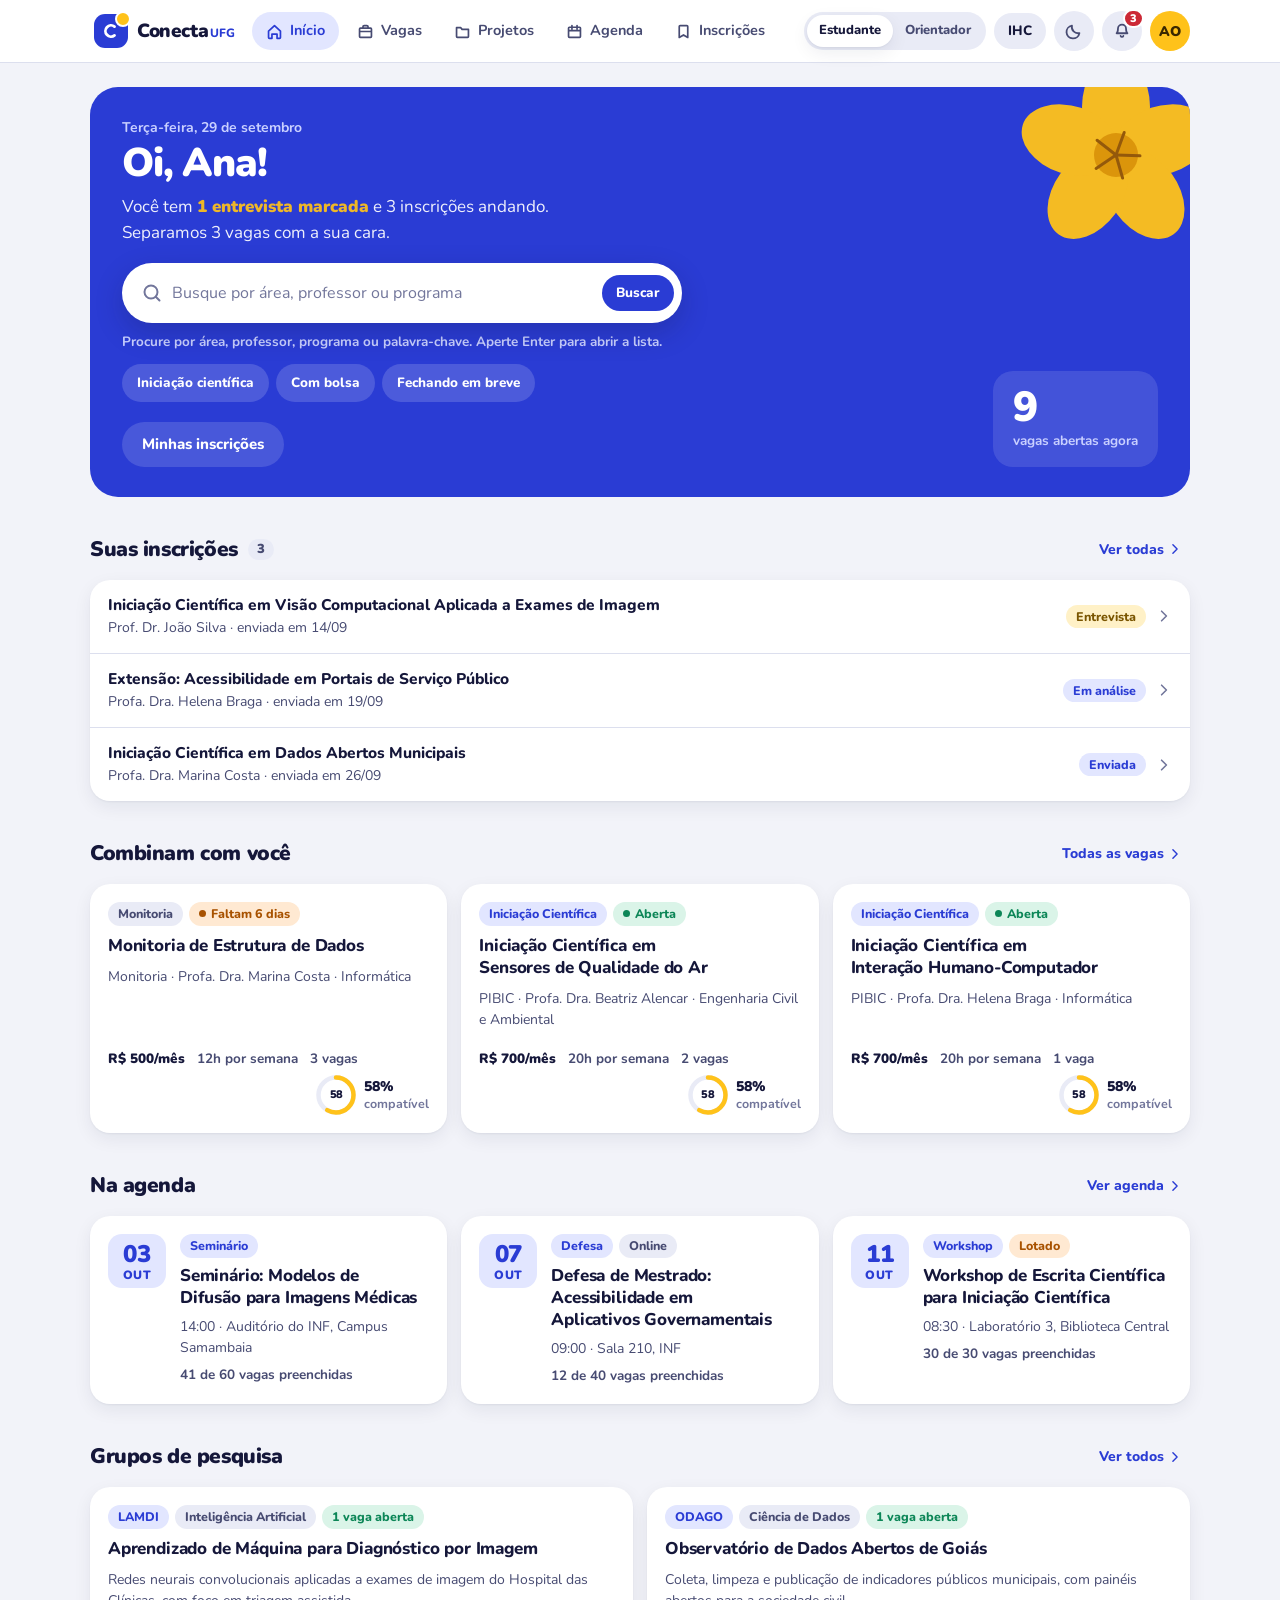
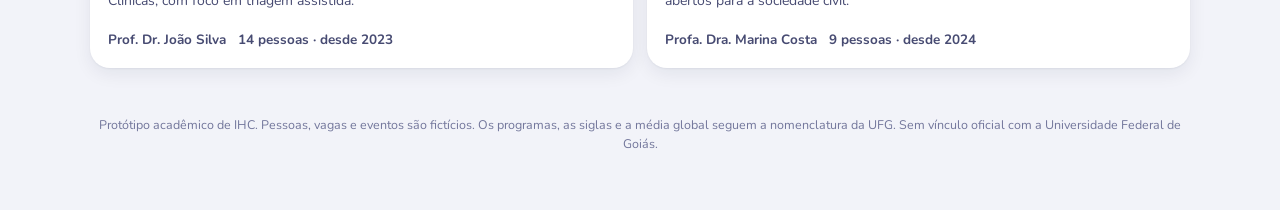
==== docs/index.html @ 3d0a1322 "Projeto Final de IHC: Conecta UFG Repositorio do Projeto Final da disciplina de Interacao Humano-Com" ====
<!doctype html><html><head><meta charset=utf8><meta name=viewport content="width=device-width,initial-scale=1,viewport-fit=cover"><style>:root{color-scheme:light;box-sizing:border-box;padding-top:env(safe-area-inset-top,0px);padding-bottom:env(safe-area-inset-bottom,0px)}html{scroll-padding-top:env(safe-area-inset-top,0px)}body{margin:0;padding:0;font:14px -apple-system,BlinkMacSystemFont,sans-serif;background:#faf9f5;color:#141413}img{max-width:100%}[hidden]:not([hidden=until-found i]){display:none!important}</style></head><body>
<title>Conecta UFG</title>
<link rel="preconnect" href="https://fonts.googleapis.com">
<link rel="preconnect" href="https://fonts.gstatic.com" crossorigin>
<link rel="stylesheet" href="https://fonts.googleapis.com/css2?family=Nunito:ital,wght@0,400;0,600;0,700;0,800;0,900;1,600&display=swap">
<style>
/* Layout: app de estudante. Barra branca no topo com abas em pílula, conteúdo central
   de até 1100px, herói azul-cobalto com um ipê amarelo na página inicial, folha lateral
   (desktop) ou folha inferior (celular) para os detalhes, e barra de abas embaixo no celular. */
:root{
  --fundo:#F2F3F9; --cartao:#FFFFFF; --cartao-2:#E9EBF6; --linha:#DCDFEE;
  --tinta:#15173A; --tinta-2:#474B72; --tinta-3:#72769B;
  --marca:#2A3CD4; --marca-forte:#1D2CA8; --marca-suave:#E2E6FF; --sobre-marca:#FFFFFF;
  --heroi:#2A3CD4; --heroi-tx:#FFFFFF; --heroi-2:#C9D0FF;
  --ipe:#FFC21A; --ipe-suave:#FFF1C7; --ipe-tinta:#7A5500;
  --ok:#0C8657; --ok-suave:#DAF4E8;
  --aviso:#A85200; --aviso-suave:#FFE9D2;
  --erro:#CC2936; --erro-suave:#FDE3E5;
  --veu:rgba(21,23,58,.45);
  --texto:"Nunito","Trebuchet MS","Segoe UI",system-ui,sans-serif;
  --r:20px; --r-m:14px; --r-p:10px;
  --sombra:0 1px 2px rgba(21,23,58,.05),0 6px 18px rgba(21,23,58,.07);
  --sombra-forte:0 18px 50px rgba(21,23,58,.22);
}
@media (prefers-color-scheme:dark){:root:not([data-theme="light"]){
  --fundo:#0D0F21; --cartao:#171A34; --cartao-2:#21254A; --linha:#2B2F57;
  --tinta:#ECEDFF; --tinta-2:#B3B7DA; --tinta-3:#8488AE;
  --marca:#8F9DFF; --marca-forte:#AEB8FF; --marca-suave:#252C6B; --sobre-marca:#0D0F21;
  --heroi:#232B78; --heroi-tx:#FFFFFF; --heroi-2:#B9C1FF;
  --ipe:#FFCD45; --ipe-suave:#3A2E0B; --ipe-tinta:#FFD568;
  --ok:#4BD29A; --ok-suave:#0F2D22;
  --aviso:#FFA759; --aviso-suave:#3A2410;
  --erro:#FF7C86; --erro-suave:#3A1519;
  --veu:rgba(0,0,0,.6);
  --sombra:0 1px 2px rgba(0,0,0,.3),0 6px 18px rgba(0,0,0,.3);
  --sombra-forte:0 18px 50px rgba(0,0,0,.55);
  color-scheme:dark;
}}
:root[data-theme="dark"]{
  --fundo:#0D0F21; --cartao:#171A34; --cartao-2:#21254A; --linha:#2B2F57;
  --tinta:#ECEDFF; --tinta-2:#B3B7DA; --tinta-3:#8488AE;
  --marca:#8F9DFF; --marca-forte:#AEB8FF; --marca-suave:#252C6B; --sobre-marca:#0D0F21;
  --heroi:#232B78; --heroi-tx:#FFFFFF; --heroi-2:#B9C1FF;
  --ipe:#FFCD45; --ipe-suave:#3A2E0B; --ipe-tinta:#FFD568;
  --ok:#4BD29A; --ok-suave:#0F2D22;
  --aviso:#FFA759; --aviso-suave:#3A2410;
  --erro:#FF7C86; --erro-suave:#3A1519;
  --veu:rgba(0,0,0,.6);
  --sombra:0 1px 2px rgba(0,0,0,.3),0 6px 18px rgba(0,0,0,.3);
  --sombra-forte:0 18px 50px rgba(0,0,0,.55);
  color-scheme:dark;
}
*{box-sizing:border-box}
html,body{min-height:100%}
body{margin:0;background:var(--fundo);color:var(--tinta);font-family:var(--texto);
  font-size:15.5px;line-height:1.5;-webkit-font-smoothing:antialiased;font-variant-numeric:tabular-nums}
h1,h2,h3,h4,p,ul,ol,dl,figure{margin:0}
ul{padding:0;list-style:none}
button,input,select,textarea{font:inherit;color:inherit}
a{color:var(--marca)}
:focus-visible{outline:3px solid var(--marca);outline-offset:2px;border-radius:8px}
.sr{position:absolute;width:1px;height:1px;padding:0;margin:-1px;overflow:hidden;
  clip:rect(0 0 0 0);white-space:nowrap;border:0}
.pular{position:absolute;left:12px;top:-60px;z-index:99;background:var(--marca);color:var(--sobre-marca);
  padding:10px 18px;border-radius:999px;font-weight:800;transition:top .15s}
.pular:focus{top:12px}
@media (prefers-reduced-motion:reduce){*{animation-duration:.01ms!important;transition-duration:.01ms!important}}

/* ---------- barra do app ---------- */
.barra{position:sticky;top:env(safe-area-inset-top,0px);z-index:30;background:var(--cartao);
  border-bottom:1px solid var(--linha)}
.barra-in{max-width:1140px;margin:0 auto;padding:10px 20px;display:flex;align-items:center;gap:14px}
.marca{display:flex;align-items:center;gap:9px;text-decoration:none;color:var(--tinta);flex:none;
  background:none;border:0;cursor:pointer;padding:4px;border-radius:12px}
.marca .selo{width:34px;height:34px;border-radius:11px;background:var(--marca);display:grid;place-items:center;
  position:relative}
.marca .selo::after{content:"";position:absolute;right:-3px;top:-3px;width:12px;height:12px;border-radius:50%;
  background:var(--ipe);border:2.5px solid var(--cartao)}
.marca b{font-size:19px;font-weight:900;letter-spacing:-.02em;line-height:1}
.marca small{font-size:12px;font-weight:800;color:var(--marca);margin-left:2px}
.abas{display:flex;gap:4px;flex-wrap:wrap}
.abas a{display:flex;align-items:center;gap:7px;padding:8px 14px;border-radius:999px;text-decoration:none;
  color:var(--tinta-2);font-weight:700;font-size:14.5px;transition:background .15s,color .15s;position:relative}
.abas a:hover{background:var(--cartao-2);color:var(--tinta)}
.abas a[aria-current="page"]{background:var(--marca-suave);color:var(--marca)}
.barra-dir{margin-left:auto;display:flex;align-items:center;gap:8px}
.papel{display:flex;background:var(--cartao-2);border-radius:999px;padding:3px}
.papel button{border:0;background:none;padding:6px 12px;border-radius:999px;font-weight:800;font-size:13px;
  color:var(--tinta-2);cursor:pointer;white-space:nowrap}
.papel button[aria-pressed="true"]{background:var(--cartao);color:var(--tinta);box-shadow:var(--sombra)}
.ico-btn{width:40px;height:40px;padding:0;display:grid;place-items:center;border-radius:50%;border:0;
  background:var(--cartao-2);color:var(--tinta-2);cursor:pointer;position:relative;flex:none}
.ico-btn:hover{color:var(--tinta);background:var(--linha)}
.ico-btn .bolha{position:absolute;top:-2px;right:-2px;min-width:19px;height:19px;border-radius:999px;
  background:var(--erro);color:#fff;font-size:11px;font-weight:900;display:grid;place-items:center;
  padding:0 5px;border:2px solid var(--cartao)}
.avatar-btn{width:40px;height:40px;border-radius:50%;border:0;background:var(--ipe);color:#3A2800;
  font-weight:900;font-size:14px;cursor:pointer;flex:none}
.avatar-btn[aria-current="page"]{box-shadow:0 0 0 3px var(--cartao),0 0 0 5px var(--marca)}

.folha{max-width:1140px;margin:0 auto;padding:24px 20px 56px}
.cab-pag{margin-bottom:22px}
.cab-pag h1{font-size:30px;font-weight:900;letter-spacing:-.025em;line-height:1.15;text-wrap:balance}
.cab-pag p{color:var(--tinta-2);margin-top:4px;font-size:15.5px;max-width:60ch}
.rodape{margin-top:48px;font-size:12.5px;color:var(--tinta-3);text-align:center}

/* ---------- herói ---------- */
.heroi{background:var(--heroi);color:var(--heroi-tx);border-radius:28px;padding:30px 32px;position:relative;
  overflow:hidden;display:grid;grid-template-columns:minmax(0,1fr) auto;gap:24px;align-items:end}
.heroi .ipe{position:absolute;right:-46px;top:-52px;width:240px;height:240px;opacity:.95;pointer-events:none}
.heroi .dia{font-size:14px;font-weight:700;color:var(--heroi-2)}
.heroi h1{font-size:40px;font-weight:900;letter-spacing:-.03em;line-height:1.05;margin-top:4px}
.heroi p{font-size:17px;margin-top:10px;max-width:46ch;color:var(--heroi-tx);opacity:.92}
.heroi p b{color:var(--ipe);font-weight:900}
.heroi-acoes{display:flex;gap:10px;flex-wrap:wrap;margin-top:20px;position:relative}
.heroi-num{position:relative;background:rgba(255,255,255,.12);border-radius:20px;padding:16px 20px;
  display:grid;gap:2px;min-width:150px;backdrop-filter:blur(2px)}
.heroi-num strong{font-size:42px;font-weight:900;line-height:1;letter-spacing:-.03em}
.heroi-num span{font-size:13.5px;font-weight:700;color:var(--heroi-2)}

/* ---------- seções ---------- */
.sec{margin-top:36px}
.sec-topo{display:flex;align-items:center;gap:10px;margin-bottom:14px}
.sec-topo h2{font-size:21px;font-weight:900;letter-spacing:-.02em}
.sec-topo .ct{font-size:13px;font-weight:900;background:var(--cartao-2);color:var(--tinta-2);
  border-radius:999px;padding:1px 9px}
.sec-topo .lk{margin-left:auto;font-size:14px;font-weight:800;color:var(--marca);background:none;border:0;
  cursor:pointer;padding:6px 8px;border-radius:999px;display:flex;align-items:center;gap:4px}
.sec-topo .lk:hover{background:var(--marca-suave)}
.rot{font-size:13.5px;font-weight:800;color:var(--tinta-2)}
.lede{font-size:15.5px;color:var(--tinta-2);max-width:62ch}

.grade{display:grid;gap:14px}
.g2{grid-template-columns:repeat(2,minmax(0,1fr))}
.g3{grid-template-columns:repeat(3,minmax(0,1fr))}
.g4{grid-template-columns:repeat(4,minmax(0,1fr))}

/* ---------- cartões ---------- */
.cartao{background:var(--cartao);border:0;border-radius:var(--r);padding:18px;display:flex;flex-direction:column;
  gap:9px;text-align:left;width:100%;font:inherit;color:inherit;box-shadow:var(--sombra);
  transition:transform .15s,box-shadow .15s}
button.cartao{cursor:pointer}
button.cartao:hover{transform:translateY(-2px);box-shadow:var(--sombra),0 0 0 2px var(--marca)}
.cartao h3{font-size:17px;font-weight:800;line-height:1.3;letter-spacing:-.01em;text-wrap:balance}
.cartao .meta{font-size:14px;color:var(--tinta-2)}
.cartao .pe{display:flex;align-items:center;gap:6px 12px;flex-wrap:wrap;margin-top:auto;padding-top:10px}
.linha-chips{display:flex;gap:6px;flex-wrap:wrap;align-items:center}
.dado{font-size:13.5px;color:var(--tinta-2);font-weight:700;display:inline-flex;align-items:center;gap:5px}
.dado.forte{color:var(--tinta);font-weight:900}

.chip{display:inline-flex;align-items:center;gap:5px;font-size:12.5px;font-weight:800;padding:4px 10px;
  border-radius:999px;color:var(--tinta-2);background:var(--cartao-2);white-space:nowrap;line-height:1.25}
.chip.m{background:var(--marca-suave);color:var(--marca)}
.chip.i{background:var(--ipe-suave);color:var(--ipe-tinta)}
.chip.v{background:var(--ok-suave);color:var(--ok)}
.chip.a{background:var(--aviso-suave);color:var(--aviso)}
.chip.r{background:var(--erro-suave);color:var(--erro)}
.chip .pt{width:7px;height:7px;border-radius:50%;background:currentColor;flex:none}

.btn{display:inline-flex;align-items:center;justify-content:center;gap:8px;padding:11px 20px;border-radius:999px;
  font-size:15px;font-weight:800;border:0;cursor:pointer;background:var(--cartao-2);color:var(--tinta);
  transition:background .15s,transform .1s;min-height:44px;text-decoration:none}
.btn:hover{background:var(--linha)}
.btn:active{transform:scale(.98)}
.btn.pri{background:var(--marca);color:var(--sobre-marca)}
.btn.pri:hover{background:var(--marca-forte)}
.btn.claro{background:#FFFFFF;color:#1D2CA8}
.btn.claro:hover{background:var(--ipe);color:#3A2800}
.btn.vidro{background:rgba(255,255,255,.14);color:#FFFFFF}
.btn.vidro:hover{background:rgba(255,255,255,.24)}
.btn.fant{background:none;color:var(--tinta-2)}
.btn.fant:hover{background:var(--cartao-2);color:var(--tinta)}
.btn.peq{padding:7px 14px;font-size:13.5px;min-height:36px}
.btn:disabled{opacity:.45;cursor:not-allowed}
.btn.perigo{background:var(--erro-suave);color:var(--erro)}

/* ---------- compatibilidade (anel) ---------- */
.compat{display:inline-flex;align-items:center;gap:8px}
.anel{position:relative;display:inline-grid;place-items:center;flex:none}
.anel svg{position:absolute;inset:0}
.anel circle{fill:none;stroke-width:4.5}
.anel .trilho{stroke:var(--cartao-2)}
.anel .prog{stroke:var(--marca);stroke-linecap:round}
.anel.med .prog{stroke:var(--ipe)}
.anel.bai .prog{stroke:var(--tinta-3)}
.anel b{position:relative;font-size:11px;font-weight:900;letter-spacing:-.03em}
.compat-tx{display:flex;flex-direction:column;line-height:1.2}
.compat-tx b{font-size:14px;font-weight:900}
.compat-tx small{font-size:12.5px;color:var(--tinta-3);font-weight:700}
.req{display:flex;gap:11px;align-items:flex-start;padding:11px 0;border-bottom:1px solid var(--linha)}
.req:last-child{border-bottom:0}
.req .mk{flex:none;width:24px;height:24px;border-radius:50%;display:grid;place-items:center;font-size:12px;font-weight:900}
.req.ok .mk{background:var(--ok-suave);color:var(--ok)}
.req.nao .mk{background:var(--erro-suave);color:var(--erro)}
.req .tx{font-size:14.5px;line-height:1.4}
.req .tx b{font-weight:800}
.req .st{display:block;font-size:13.5px;color:var(--tinta-2);margin-top:1px}

/* ---------- busca e filtros ---------- */
/* Busca do herói: fica visível já na tela inicial, porque procurar vaga é a
   tarefa principal do estudante e ela não deve exigir navegar antes. */
.busca-heroi{display:flex;align-items:center;gap:10px;background:var(--cartao);border-radius:999px;
  padding:5px 6px 5px 18px;margin-top:18px;max-width:560px;position:relative;
  box-shadow:0 10px 28px rgba(21,23,58,.22);border:2px solid transparent;transition:border-color .15s}
.busca-heroi:focus-within{border-color:var(--ipe)}
.busca-heroi input{flex:1;border:0;background:none;padding:11px 0;outline:none;font-size:16px;
  min-width:0;color:var(--tinta)}
.busca-heroi input::placeholder{color:var(--tinta-3)}
.busca-heroi>svg{color:var(--tinta-3);flex:none}
.heroi .busca-dica{font-size:13.5px;font-weight:700;color:var(--heroi-2);margin-top:9px;
  min-height:20px;max-width:560px;opacity:1}
.atalhos{display:flex;gap:7px;flex-wrap:wrap;margin-top:12px}
.atalhos button{background:rgba(255,255,255,.16);color:#FFFFFF;border:0;border-radius:999px;
  padding:8px 15px;font-size:13.5px;font-weight:800;cursor:pointer;min-height:38px}
.atalhos button:hover{background:rgba(255,255,255,.3)}
.hub{display:grid;grid-template-columns:250px minmax(0,1fr);gap:22px;align-items:start}
.busca{display:flex;align-items:center;gap:10px;background:var(--cartao);border-radius:999px;padding:0 8px 0 18px;
  box-shadow:var(--sombra);border:2px solid transparent;transition:border-color .15s}
.busca:focus-within{border-color:var(--marca)}
.busca input{flex:1;border:0;background:none;padding:13px 0;outline:none;font-size:15.5px;min-width:0}
.busca svg{color:var(--tinta-3);flex:none}
.busca .ico-btn{width:32px;height:32px}
.filtros{background:var(--cartao);border-radius:var(--r);padding:16px 16px;box-shadow:var(--sombra);
  position:sticky;top:84px}
.filtros-topo{display:flex;align-items:center;gap:8px;font-weight:900;font-size:16px}
.filtros-topo .tog{display:none}
.fcorpo{display:flex;flex-direction:column;gap:16px;margin-top:14px}
.fgrupo{display:flex;flex-direction:column;gap:4px;border:0;padding:0;margin:0}
.fgrupo legend{padding:0;margin-bottom:6px}
.fop{display:flex;align-items:center;gap:10px;font-size:14.5px;cursor:pointer;padding:6px 8px;border-radius:10px;
  color:var(--tinta-2);min-height:36px;font-weight:600}
.fop:hover{background:var(--cartao-2);color:var(--tinta)}
.fop input{width:18px;height:18px;accent-color:var(--marca);cursor:pointer;flex:none;margin:0}
.fop .n{margin-left:auto;font-size:12.5px;font-weight:800;color:var(--tinta-3)}
.fop:has(input:checked){color:var(--tinta);font-weight:800;background:var(--marca-suave)}
.resumo-busca{display:flex;align-items:baseline;gap:8px;flex-wrap:wrap;margin:16px 0 12px}
.resumo-busca strong{font-size:16px;font-weight:900}
.resumo-busca span{font-size:13.5px;color:var(--tinta-3);font-weight:700}

/* ---------- eventos ---------- */
.ev{flex-direction:row;align-items:flex-start;gap:14px}
.ev-data{flex:none;width:58px;border-radius:14px;background:var(--marca-suave);color:var(--marca);text-align:center;
  padding:8px 0 7px;line-height:1}
.ev-data b{display:block;font-size:24px;font-weight:900;letter-spacing:-.02em}
.ev-data small{display:block;font-size:12px;font-weight:900;text-transform:uppercase;margin-top:3px;letter-spacing:.04em}
.ev-corpo{min-width:0;display:flex;flex-direction:column;gap:7px;flex:1}

/* ---------- lista ---------- */
.lista{display:flex;flex-direction:column;border-radius:var(--r);overflow:hidden;background:var(--cartao);box-shadow:var(--sombra)}
.item{display:flex;align-items:center;gap:14px;padding:15px 18px;border:0;border-bottom:1px solid var(--linha);
  width:100%;background:none;text-align:left;font:inherit;color:inherit;cursor:pointer;transition:background .15s}
.item:last-child{border-bottom:0}
.item:hover{background:var(--cartao-2)}
.item .pr{min-width:0;flex:1}
.item .tt{font-size:15.5px;font-weight:800;line-height:1.3;margin-bottom:2px}
.item .sb{font-size:14px;color:var(--tinta-2)}
.item .sb.fraco{color:var(--tinta-3);font-size:13px;margin-top:3px}
.item .dr{display:flex;align-items:center;gap:10px;flex:none;color:var(--tinta-3)}
.item-ic{flex:none;width:42px;height:42px;border-radius:14px;display:grid;place-items:center}
.nao-lida{width:9px;height:9px;border-radius:50%;background:var(--marca);flex:none}

/* ---------- folha de detalhe ---------- */
.veu{position:fixed;inset:0;background:var(--veu);z-index:50;animation:surge .18s ease-out}
@keyframes surge{from{opacity:0}to{opacity:1}}
.drawer{position:fixed;top:12px;right:12px;bottom:12px;width:min(560px,calc(100% - 24px));background:var(--cartao);
  z-index:51;display:flex;flex-direction:column;box-shadow:var(--sombra-forte);border-radius:26px;overflow:hidden;
  animation:desliza .24s cubic-bezier(.2,.8,.3,1)}
@keyframes desliza{from{transform:translateX(40px);opacity:.3}to{transform:none;opacity:1}}
.drawer-topo{padding:20px 22px 14px;display:flex;align-items:flex-start;gap:12px}
.drawer-topo h2{font-size:22px;font-weight:900;line-height:1.2;letter-spacing:-.02em;text-wrap:balance}
.drawer-topo .ante{font-size:13.5px;font-weight:800;color:var(--marca)}
.drawer-corpo{padding:6px 22px 22px;overflow-y:auto;flex:1}
.drawer-pe{padding:14px 22px calc(16px + env(safe-area-inset-bottom,0px));border-top:1px solid var(--linha);
  display:flex;gap:10px;align-items:center;background:var(--cartao)}
.alca{display:none}
.bloco{margin-bottom:22px}
.bloco>.rot{display:block;margin-bottom:8px;font-size:15px;color:var(--tinta);font-weight:900}
.bloco p{font-size:15px;color:var(--tinta-2);line-height:1.6}
.caixa{background:var(--fundo);border-radius:var(--r-m);padding:4px 16px}
.pares{display:grid;grid-template-columns:repeat(auto-fit,minmax(112px,1fr));gap:8px}
.par{background:var(--fundo);border-radius:var(--r-m);padding:11px 13px}
.par dt{font-size:12.5px;color:var(--tinta-3);font-weight:800;margin-bottom:1px}
.par dd{margin:0;font-size:17px;font-weight:900;letter-spacing:-.01em}
.par dd small{font-size:12px;font-weight:700;color:var(--tinta-3)}
.par dd.tx{font-size:14.5px;font-weight:800}
.pessoa{display:flex;align-items:center;gap:12px;background:var(--fundo);border-radius:var(--r-m);padding:12px 14px}
.pessoa .perfil-av{width:44px;height:44px;font-size:15px}
.pessoa b{display:block;font-size:15.5px;font-weight:800}
.pessoa span{font-size:13.5px;color:var(--tinta-2)}
.fazer li{display:flex;gap:10px;font-size:15px;color:var(--tinta-2);padding:5px 0;line-height:1.5}
.fazer li svg{color:var(--ok);flex:none;margin-top:3px}

/* ---------- linha do tempo ---------- */
.linha-t{display:flex;flex-direction:column;margin:4px 0}
.etapa{display:grid;grid-template-columns:28px 1fr;gap:12px;position:relative;padding-bottom:20px}
.etapa:last-child{padding-bottom:0}
.etapa::before{content:"";position:absolute;left:13px;top:28px;bottom:2px;width:3px;border-radius:3px;background:var(--cartao-2)}
.etapa:last-child::before{display:none}
.etapa.feito::before{background:var(--marca)}
.mrk{width:28px;height:28px;border-radius:50%;display:grid;place-items:center;background:var(--cartao-2);z-index:1;
  font-size:13px;font-weight:900;color:var(--tinta-3)}
.etapa.feito .mrk{background:var(--marca);color:var(--sobre-marca)}
.etapa.agora .mrk{background:var(--ipe);color:#3A2800;box-shadow:0 0 0 5px var(--ipe-suave)}
.etapa.agora .mrk::after{content:"";width:9px;height:9px;border-radius:50%;background:#3A2800}
.etapa .nm{font-size:15.5px;font-weight:800;line-height:1.3;padding-top:3px}
.etapa.futuro .nm{color:var(--tinta-3);font-weight:700}
.etapa .qd{font-size:13px;color:var(--tinta-3);font-weight:700;margin-top:1px}
.etapa .obs{font-size:14px;color:var(--tinta-2);margin-top:7px;background:var(--fundo);padding:10px 13px;border-radius:12px}
.etapa.agora .obs{background:var(--ipe-suave);color:var(--tinta)}
.agora-tag{display:inline-flex;align-items:center;font-size:12px;font-weight:900;color:var(--ipe-tinta);
  background:var(--ipe-suave);border-radius:999px;padding:2px 9px;margin-left:8px;vertical-align:2px}

/* ---------- formulário ---------- */
.progresso{display:grid;grid-template-columns:repeat(4,minmax(0,1fr));gap:8px;margin-bottom:26px}
.passo{background:none;border:0;padding:0;cursor:pointer;text-align:left;color:var(--tinta-3);font-size:13.5px;
  font-weight:800;display:flex;flex-direction:column;gap:7px}
.passo::before{content:"";height:6px;border-radius:6px;background:var(--cartao-2)}
.passo.feito::before{background:var(--marca)}
.passo.atual::before{background:var(--ipe)}
.passo.atual{color:var(--tinta)}
.passo.feito{color:var(--tinta-2)}
.passo .nb{font-weight:900}
.form-caixa{background:var(--cartao);border-radius:24px;padding:24px;box-shadow:var(--sombra)}
.campo{margin-bottom:18px}
.campo label{display:block;font-size:15px;font-weight:800;margin-bottom:5px}
.campo label .opc{font-weight:600;color:var(--tinta-3)}
.campo .aj{font-size:13.5px;color:var(--tinta-3);margin:-2px 0 7px;font-weight:600}
.campo input[type=text],.campo input[type=number],.campo input[type=date],.campo select,.campo textarea{
  width:100%;padding:12px 15px;border:2px solid var(--linha);border-radius:14px;background:var(--cartao);outline:none;
  font-size:15.5px;transition:border-color .15s}
.campo textarea{min-height:110px;resize:vertical;line-height:1.55}
.campo input:focus,.campo select:focus,.campo textarea:focus{border-color:var(--marca)}
.campo.erro input,.campo.erro select,.campo.erro textarea{border-color:var(--erro);background:var(--erro-suave)}
.msg-erro{display:flex;align-items:flex-start;gap:6px;color:var(--erro);font-size:13.5px;font-weight:800;margin-top:6px}
.msg-erro svg{flex:none;margin-top:2px}
.dupla{display:grid;grid-template-columns:repeat(2,minmax(0,1fr));gap:14px}
.radios{display:flex;gap:8px;flex-wrap:wrap}
.radio{display:flex;align-items:center;gap:8px;border:2px solid var(--linha);border-radius:999px;padding:9px 16px;
  cursor:pointer;font-size:15px;font-weight:700;min-height:44px}
.radio:hover{background:var(--cartao-2)}
.radio input{accent-color:var(--marca);margin:0;width:17px;height:17px}
.radio:has(input:checked){border-color:var(--marca);background:var(--marca-suave);color:var(--marca);font-weight:900}
.form-pe{display:flex;gap:10px;margin-top:22px;flex-wrap:wrap}

/* ---------- quadro de candidatos ---------- */
.kanban-wrap{overflow-x:auto;padding-bottom:10px;margin:0 -4px}
.kanban{display:grid;grid-template-columns:repeat(5,minmax(214px,1fr));gap:12px;align-items:start;padding:4px;min-width:1100px}
.coluna{background:var(--cartao-2);border-radius:var(--r);padding:12px;min-height:170px;transition:background .15s,box-shadow .15s}
.coluna.alvo{background:var(--marca-suave);box-shadow:inset 0 0 0 2px var(--marca)}
.col-topo{display:flex;align-items:center;gap:8px;margin-bottom:10px;padding:2px 4px}
.col-topo h3{font-size:14.5px;font-weight:900}
.col-topo .n{margin-left:auto;font-size:12.5px;font-weight:900;color:var(--tinta-2);background:var(--cartao);border-radius:999px;padding:1px 9px}
.col-topo .cor{width:10px;height:10px;border-radius:50%}
.cand{background:var(--cartao);border-radius:var(--r-m);padding:12px;margin-bottom:9px;cursor:grab;display:block;
  width:100%;text-align:left;box-shadow:var(--sombra)}
.cand:hover{box-shadow:var(--sombra),0 0 0 2px var(--marca)}
.cand.arrastando{opacity:.4}
.cand .nm{font-size:15px;font-weight:800;line-height:1.3}
.cand .cs{font-size:13px;color:var(--tinta-2)}
.cand .ln{display:flex;align-items:center;gap:6px;margin-top:9px;flex-wrap:wrap}
.cand-mov{display:flex;gap:5px;margin-top:10px}
.cand-mov button{flex:1;padding:4px;border:0;background:var(--cartao-2);border-radius:999px;cursor:pointer;
  color:var(--tinta-2);display:grid;place-items:center;min-height:32px}
.cand-mov button:hover:not(:disabled){background:var(--marca-suave);color:var(--marca)}
.cand-mov button:disabled{opacity:.3;cursor:not-allowed}
.sel-op{padding:11px 15px;border:2px solid var(--linha);border-radius:14px;background:var(--cartao);max-width:100%;
  font-size:15px;font-weight:700;margin-top:6px;width:min(560px,100%)}

/* ---------- números do painel ---------- */
.num{background:var(--cartao);border-radius:var(--r);padding:18px;box-shadow:var(--sombra);display:flex;flex-direction:column;gap:2px}
.num strong{font-size:36px;font-weight:900;line-height:1.05;letter-spacing:-.03em}
.num .r1{font-size:14.5px;font-weight:800}
.num .r2{font-size:13px;color:var(--tinta-3);font-weight:700}
.num.destaque{background:var(--ipe);color:#3A2800}
.num.destaque .r2{color:#6A4A00}

/* ---------- estados ---------- */
.vazio{background:var(--cartao);border-radius:var(--r);padding:40px 24px;text-align:center;box-shadow:var(--sombra)}
.vazio .vz-ic{width:56px;height:56px;border-radius:18px;background:var(--marca-suave);color:var(--marca);
  display:grid;place-items:center;margin:0 auto 12px}
.vazio h3{font-size:18px;font-weight:900;margin-bottom:5px}
.vazio p{font-size:15px;color:var(--tinta-2);max-width:42ch;margin:0 auto 16px}
.esq{background:linear-gradient(90deg,var(--cartao-2) 25%,var(--linha) 37%,var(--cartao-2) 63%);background-size:400% 100%;
  animation:brilha 1.3s ease-in-out infinite;border-radius:8px}
@keyframes brilha{0%{background-position:100% 0}100%{background-position:0 0}}
.alerta{display:flex;gap:11px;align-items:flex-start;padding:13px 15px;border-radius:var(--r-m);font-size:14.5px;line-height:1.45}
.alerta svg{flex:none;margin-top:1px}
.alerta.r{background:var(--erro-suave);color:var(--erro)}
.alerta.a{background:var(--ipe-suave);color:var(--ipe-tinta)}
.alerta.m{background:var(--marca-suave);color:var(--marca)}
.alerta.v{background:var(--ok-suave);color:var(--ok)}
.alerta b{font-weight:900}

/* ---------- modo de anotação de IHC ---------- */
/* Camada separada, em coordenadas da página, para o marcador não precisar
   entrar dentro de botões (HTML inválido) nem quebrar o Auto Layout. */
.camada-anot{position:absolute;left:0;top:0;width:0;height:0;z-index:45}
.marcador{position:absolute;width:27px;height:27px;border-radius:50%;border:2.5px solid #FFFFFF;
  background:#B5106B;color:#FFFFFF;font-size:13px;font-weight:900;line-height:1;padding:0;
  display:grid;place-items:center;cursor:pointer;box-shadow:0 2px 7px rgba(0,0,0,.4);
  font-family:var(--texto);transition:transform .12s}
.marcador:hover,.marcador:focus-visible{transform:scale(1.15);z-index:2}
.tem-anot{outline:2px dashed #B5106B;outline-offset:4px;border-radius:12px}
.faixa-anot{background:#B5106B;color:#FFFFFF}
.faixa-anot .faixa-in{max-width:1140px;margin:0 auto;padding:9px 20px;display:flex;align-items:center;
  gap:12px;flex-wrap:wrap;font-size:13.5px;font-weight:700}
.faixa-anot b{font-weight:900}
.faixa-anot button{margin-left:auto;background:rgba(255,255,255,.18);color:#FFFFFF;border:0;
  border-radius:999px;padding:6px 14px;font-weight:800;font-size:13px;cursor:pointer;min-height:34px}
.faixa-anot button:hover{background:rgba(255,255,255,.32)}
.anot-cat{display:inline-flex;align-items:center;gap:6px;font-size:12.5px;font-weight:900;
  padding:3px 10px;border-radius:999px;background:#FBE4F0;color:#8A0C52}
:root[data-theme="dark"] .anot-cat{background:#3A0B23;color:#FFA8D4}
@media (prefers-color-scheme:dark){:root:not([data-theme="light"]) .anot-cat{background:#3A0B23;color:#FFA8D4}}
.anot-n{flex:none;width:30px;height:30px;border-radius:50%;background:#B5106B;color:#FFFFFF;
  display:grid;place-items:center;font-weight:900;font-size:14px}
.anot-item{display:flex;gap:12px;align-items:flex-start;padding:13px 0;border-bottom:1px solid var(--linha)}
.anot-item:last-child{border-bottom:0}

/* ---------- toast ---------- */
.torre{position:fixed;left:50%;transform:translateX(-50%);bottom:calc(22px + env(safe-area-inset-bottom,0px));z-index:80;
  display:flex;flex-direction:column;gap:8px;align-items:center;pointer-events:none;width:min(460px,calc(100% - 32px))}
.toast{display:flex;align-items:center;gap:10px;background:var(--tinta);color:var(--fundo);padding:12px 18px;
  border-radius:999px;box-shadow:var(--sombra-forte);font-size:14.5px;font-weight:700;width:100%;
  animation:sobe .22s cubic-bezier(.2,.8,.3,1);pointer-events:auto}
@keyframes sobe{from{transform:translateY(12px);opacity:0}to{transform:none;opacity:1}}
.toast svg{flex:none}
.toast.ok svg{color:var(--ok)}
.toast.erro{background:var(--erro);color:#FFFFFF}
.toast .desf{margin-left:auto;background:none;border:0;color:var(--ipe);font-weight:900;cursor:pointer;font-size:14px;
  padding:0 0 0 8px;flex:none}
.toast.erro .desf{color:#FFFFFF}

/* ---------- perfil ---------- */
.perfil-topo{display:flex;gap:20px;align-items:center;background:var(--cartao);border-radius:24px;padding:22px;
  box-shadow:var(--sombra)}
.perfil-av{width:84px;height:84px;border-radius:50%;background:var(--ipe);color:#3A2800;display:grid;place-items:center;
  font-size:28px;font-weight:900;flex:none}
.perfil-av.azul{background:var(--marca-suave);color:var(--marca)}
.perfil-topo h1{font-size:28px;font-weight:900;letter-spacing:-.025em;line-height:1.15}
.perfil-topo .cur{font-size:16px;color:var(--tinta-2);font-weight:700;margin-top:2px}
.perfil-topo .ins{font-size:14px;color:var(--tinta-3);margin-top:1px}
.tags{display:flex;gap:7px;flex-wrap:wrap;margin-top:10px}
.painel{background:var(--cartao);border-radius:var(--r);padding:18px 20px;box-shadow:var(--sombra)}
.exp{padding:0 0 16px 22px;position:relative;border-left:3px solid var(--cartao-2);margin-left:6px}
.exp:last-child{padding-bottom:2px}
.exp::before{content:"";position:absolute;left:-9px;top:3px;width:15px;height:15px;border-radius:50%;background:var(--cartao);
  border:3px solid var(--marca)}
.exp h4{font-size:16px;font-weight:800;line-height:1.35}
.exp .og{font-size:14px;color:var(--tinta-2)}
.exp .pd{font-size:13px;color:var(--tinta-3);font-weight:700;margin-top:1px}
.exp p{font-size:14.5px;color:var(--tinta-2);margin-top:6px;line-height:1.55}
.exp .chip{margin-bottom:6px}

/* ---------- barra de abas (celular) ---------- */
.mob-nav{display:none}
@media (max-width:1060px){
  .abas a{padding:8px 11px;font-size:14px}
  .abas a span.lbl-longa{display:none}
  .g4{grid-template-columns:repeat(2,minmax(0,1fr))}
}
@media (max-width:900px){
  .abas{display:none}
  .mob-nav{display:flex;position:fixed;left:0;right:0;bottom:0;z-index:40;background:var(--cartao);
    border-top:1px solid var(--linha);padding:6px 6px calc(6px + env(safe-area-inset-bottom,0px))}
  .mob-nav a{flex:1;display:flex;flex-direction:column;align-items:center;gap:3px;padding:6px 2px;color:var(--tinta-3);
    text-decoration:none;font-size:11.5px;font-weight:800;border-radius:14px;position:relative;min-height:52px;justify-content:center}
  .mob-nav a .ic{display:grid;place-items:center;width:54px;height:30px;border-radius:999px;transition:background .15s}
  .mob-nav a[aria-current="page"]{color:var(--marca)}
  .mob-nav a[aria-current="page"] .ic{background:var(--marca-suave)}
  .folha{padding:18px 16px calc(96px + env(safe-area-inset-bottom,0px))}
  .torre{bottom:calc(84px + env(safe-area-inset-bottom,0px))}
  .hub{grid-template-columns:minmax(0,1fr)}
  .filtros{position:static;padding:12px 14px}
  .filtros-topo .tog{display:inline-flex;margin-left:auto}
  .filtros:not(.aberto) .fcorpo{display:none}
  .g2,.g3{grid-template-columns:minmax(0,1fr)}
}
@media (max-width:640px){
  .barra-in{padding:8px 16px;flex-wrap:wrap;gap:8px}
  .papel{order:5;width:100%}
  .papel button{flex:1}
  .heroi{grid-template-columns:minmax(0,1fr);padding:24px 20px;border-radius:24px}
  .heroi h1{font-size:34px}
  .heroi .ipe{width:150px;height:150px;right:-62px;top:-66px}
  .heroi-num{min-width:0;display:flex;align-items:baseline;gap:10px;padding:12px 16px}
  .heroi-num strong{font-size:30px}
  .busca-heroi{max-width:none;padding-left:14px}
  .busca-heroi input{font-size:15.5px}
  .cab-pag h1{font-size:26px}
  .g4{grid-template-columns:repeat(2,minmax(0,1fr))}
  .dupla{grid-template-columns:minmax(0,1fr)}
  .perfil-topo{flex-direction:column;align-items:flex-start}
  .form-caixa{padding:18px 16px}
  .progresso .passo{font-size:12px}
  .drawer{top:auto;left:0;right:0;bottom:0;width:100%;max-height:92%;border-radius:26px 26px 0 0;
    animation:subir .26s cubic-bezier(.2,.8,.3,1)}
  @keyframes subir{from{transform:translateY(60px);opacity:.4}to{transform:none;opacity:1}}
  .alca{display:block;width:44px;height:5px;border-radius:5px;background:var(--linha);margin:10px auto 0}
  .drawer-topo{padding-top:12px}
  .item{padding:14px 16px}
}
</style>

<a class="pular" href="#conteudo">Pular para o conteúdo</a>
<div id="raiz"></div>
<div class="torre" id="torre" role="status" aria-live="polite"></div>

<script>
/* Conecta UFG: protótipo acadêmico de IHC. Dados fictícios, sem vínculo com a UFG. */

/* ---------- ícones ---------- */
const P={
  casa:'M3 9.5 10 3l7 6.5V17a1 1 0 0 1-1 1h-3v-5H7v5H4a1 1 0 0 1-1-1z',
  vaga:'M4 6h12a1 1 0 0 1 1 1v9a1 1 0 0 1-1 1H4a1 1 0 0 1-1-1V7a1 1 0 0 1 1-1zM7 6V4.5A1.5 1.5 0 0 1 8.5 3h3A1.5 1.5 0 0 1 13 4.5V6M3 10h14',
  proj:'M3 5.5h5l1.5 2H17v8.5a1 1 0 0 1-1 1H4a1 1 0 0 1-1-1z',
  even:'M4 5h12a1 1 0 0 1 1 1v10a1 1 0 0 1-1 1H4a1 1 0 0 1-1-1V6a1 1 0 0 1 1-1zM7 3v4M13 3v4M3 9h14',
  cand:'M6 3h8a1 1 0 0 1 1 1v13l-5-3-5 3V4a1 1 0 0 1 1-1z',
  perf:'M10 10a3.2 3.2 0 1 0 0-6.4A3.2 3.2 0 0 0 10 10zM4 17c0-3.1 2.7-5 6-5s6 1.9 6 5',
  sino:'M10 3a4.5 4.5 0 0 0-4.5 4.5c0 4-1.5 5-1.5 5h12s-1.5-1-1.5-5A4.5 4.5 0 0 0 10 3zM8.5 15.5a1.6 1.6 0 0 0 3 0',
  pain:'M3 3.5h6v6H3zM11 3.5h6v4h-6zM11 9.5h6v7h-6zM3 11.5h6v5H3z',
  gent:'M7.5 9.5a2.8 2.8 0 1 0 0-5.6 2.8 2.8 0 0 0 0 5.6zM2.5 16.5c0-2.7 2.2-4.3 5-4.3s5 1.6 5 4.3M14 5.2a2.6 2.6 0 0 1 0 4.8M15.5 12.6c1.3.5 2.2 1.6 2.2 3.1',
  lupa:'M9 15.5a6.5 6.5 0 1 0 0-13 6.5 6.5 0 0 0 0 13zM14 14l3.5 3.5',
  fech:'M5 5l10 10M15 5 5 15',
  seta:'M7 4l6 6-6 6',
  volt:'M13 4l-6 6 6 6',
  baix:'M10 4v12M5 11l5 5 5-5',
  cima:'M10 16V4M5 9l5-5 5 5',
  chek:'M4 10.5 8 14.5 16 5.5',
  aler:'M10 3.2 18 17H2zM10 8v4M10 14.6v.1',
  info:'M10 17.5a7.5 7.5 0 1 0 0-15 7.5 7.5 0 0 0 0 15zM10 9v5M10 6.4v.1',
  fltr:'M3 5h14M6 10h8M8.5 15h3',
  reli:'M10 17.5a7.5 7.5 0 1 0 0-15 7.5 7.5 0 0 0 0 15zM10 6v4.3l2.8 1.7',
  loca:'M10 18s6-5.1 6-9a6 6 0 1 0-12 0c0 3.9 6 9 6 9zM10 11.2a2.2 2.2 0 1 0 0-4.4 2.2 2.2 0 0 0 0 4.4z',
  mais:'M10 4v12M4 10h12',
  menu:'M3 6h14M3 10h14M3 14h14',
  link:'M8.5 11.5a3 3 0 0 0 4.3 0l2.4-2.4a3 3 0 1 0-4.3-4.3l-1.2 1.2M11.5 8.5a3 3 0 0 0-4.3 0l-2.4 2.4a3 3 0 1 0 4.3 4.3l1.2-1.2',
  sol:'M10 13.6a3.6 3.6 0 1 0 0-7.2 3.6 3.6 0 0 0 0 7.2zM10 1.5v2M10 16.5v2M3.5 10h-2M18.5 10h-2M5.4 5.4 4 4M16 16l-1.4-1.4M5.4 14.6 4 16M16 4l-1.4 1.4',
  lua:'M16 12.3A7 7 0 0 1 7.7 4 7.2 7.2 0 1 0 16 12.3z',
  grad:'M10 3.5 18.5 8 10 12.5 1.5 8zM5.5 10v4.2c0 1.2 2 2.3 4.5 2.3s4.5-1.1 4.5-2.3V10'
};
function ico(n,s){s=s||17;return '<svg width="'+s+'" height="'+s+'" viewBox="0 0 20 20" fill="none" '+
  'stroke="currentColor" stroke-width="2" stroke-linecap="round" stroke-linejoin="round" '+
  'aria-hidden="true"><path d="'+P[n]+'"/></svg>';}

/* ---------- institutos ---------- */
const INST={INF:'Instituto de Informática',IME:'Instituto de Matemática e Estatística',
  ICB:'Instituto de Ciências Biológicas',IF:'Instituto de Física',
  EEC:'Escola de Engenharia Civil e Ambiental',FEN:'Faculdade de Enfermagem',
  FCS:'Faculdade de Ciências Sociais',FCT:'Faculdade de Ciências e Tecnologia'};

/* ---------- projetos ---------- */
const PROJETOS=[
 {id:'p1',nome:'Aprendizado de Máquina para Diagnóstico por Imagem',sigla:'LAMDI',
  inst:'INF',lider:'d1',grupo:'Grupo de Inteligência Computacional',
  area:'Inteligência Artificial',membros:14,desde:'2023',
  resumo:'Redes neurais convolucionais aplicadas a exames de imagem do Hospital das Clínicas, com foco em triagem assistida.',
  linhas:['Visão computacional','Aprendizado profundo','Saúde digital']},
 {id:'p2',nome:'Observatório de Dados Abertos de Goiás',sigla:'ODAGO',
  inst:'INF',lider:'d2',grupo:'Grupo de Ciência de Dados',
  area:'Ciência de Dados',membros:9,desde:'2024',
  resumo:'Coleta, limpeza e publicação de indicadores públicos municipais, com painéis abertos para a sociedade civil.',
  linhas:['Ciência de dados','Visualização','Dados abertos']},
 {id:'p3',nome:'Acessibilidade Digital em Portais Públicos',sigla:'ACESSO',
  inst:'INF',lider:'d3',grupo:'Grupo de Interação Humano-Computador',
  area:'IHC e Acessibilidade',membros:11,desde:'2022',
  resumo:'Avaliação de conformidade e reprojeto participativo de portais de serviço público com usuários com deficiência.',
  linhas:['IHC','Acessibilidade','Design participativo']},
 {id:'p4',nome:'Modelagem Estatística de Evasão no Ensino Superior',sigla:'MEES',
  inst:'IME',lider:'d4',grupo:'Grupo de Estatística Aplicada',
  area:'Estatística',membros:7,desde:'2024',
  resumo:'Modelos de sobrevivência aplicados a coortes de ingressantes para identificar fatores associados à evasão.',
  linhas:['Estatística aplicada','Educação','Modelos de sobrevivência']},
 {id:'p5',nome:'Sensoriamento de Qualidade do Ar no Cerrado',sigla:'AR-CERRADO',
  inst:'EEC',lider:'d5',grupo:'Grupo de Engenharia Ambiental',
  area:'Engenharia Ambiental',membros:12,desde:'2023',
  resumo:'Rede de sensores de baixo custo para material particulado, com validação em campo durante o período de queimadas.',
  linhas:['Internet das coisas','Meio ambiente','Instrumentação']},
 {id:'p6',nome:'Divulgação Científica em Escolas Públicas',sigla:'CIÊNCIA VIVA',
  inst:'IF',lider:'d5',grupo:'Grupo de Ensino de Física',
  area:'Extensão e Ensino',membros:18,desde:'2021',
  resumo:'Oficinas itinerantes de física experimental em escolas da rede estadual da região metropolitana de Goiânia.',
  linhas:['Extensão','Ensino de ciências','Formação de professores']}
];

/* ---------- docentes ---------- */
const DOCENTES=[
 {id:'d1',nome:'João Silva',trat:'Prof. Dr.',inst:'INF',area:'Inteligência Artificial',
  lattes:'lattes.cnpq.br/0000000000000001',
  bio:'Doutor em Ciência da Computação. Coordena o Grupo de Inteligência Computacional e orienta trabalhos em visão computacional aplicada à saúde.',
  orientandos:6},
 {id:'d2',nome:'Marina Costa',trat:'Profa. Dra.',inst:'INF',area:'Ciência de Dados',
  lattes:'lattes.cnpq.br/0000000000000002',
  bio:'Doutora em Engenharia de Sistemas. Trabalha com dados abertos governamentais e visualização de informação.',orientandos:4},
 {id:'d3',nome:'Helena Braga',trat:'Profa. Dra.',inst:'INF',area:'IHC e Acessibilidade',
  lattes:'lattes.cnpq.br/0000000000000003',
  bio:'Doutora em Informática. Pesquisa avaliação de comunicabilidade e design participativo com usuários com deficiência.',
  orientandos:5},
 {id:'d4',nome:'Ricardo Menezes',trat:'Prof. Dr.',inst:'IME',area:'Estatística Aplicada',
  lattes:'lattes.cnpq.br/0000000000000004',
  bio:'Doutor em Estatística. Atua com modelos de sobrevivência e análise de dados educacionais.',orientandos:3},
 {id:'d5',nome:'Beatriz Alencar',trat:'Profa. Dra.',inst:'EEC',area:'Engenharia Ambiental',
  lattes:'lattes.cnpq.br/0000000000000005',
  bio:'Doutora em Engenharia Ambiental. Coordena projetos de monitoramento ambiental e extensão universitária.',
  orientandos:7}
];

/* ---------- estudantes ---------- */
const ESTUDANTES=[
 {id:'e1',nome:'Ana Oliveira',curso:'Ciência da Computação',inst:'INF',periodo:5,mg:8.7,
  lattes:'lattes.cnpq.br/1000000000000001',disp:'20h semanais, tardes livres',
  interesses:['Inteligência Artificial','Ciência de Dados','Sistemas Inteligentes'],
  habil:['Python','PyTorch','SQL','Análise de dados','Git'],
  form:[{t:'Bacharelado em Ciência da Computação',o:'Instituto de Informática, UFG',p:'2023 até hoje'}],
  hist:[{tp:'Monitoria',t:'Monitoria de Estrutura de Dados',o:'INF/UFG',p:'2025.1',
    d:'Atendimento semanal a 40 estudantes e preparação de listas de exercícios.'},
   {tp:'Extensão',t:'Oficinas de programação para escolas públicas',o:'PROEC/UFG',p:'2024.2',
    d:'Introdução a lógica de programação para turmas do ensino médio.'}],
  pub:[]},
 {id:'e2',nome:'Bruno Carvalho',curso:'Ciência da Computação',inst:'INF',periodo:7,mg:9.1,
  interesses:['Visão Computacional','Aprendizado Profundo'],
  habil:['Python','OpenCV','C++','PyTorch'],disp:'30h semanais'},
 {id:'e3',nome:'Carla Prado',curso:'Engenharia de Software',inst:'INF',periodo:4,mg:8.2,
  interesses:['IHC','Acessibilidade','Design de Interação'],
  habil:['Figma','React','Pesquisa com usuários'],disp:'16h semanais'},
 {id:'e4',nome:'Diego Martins',curso:'Estatística',inst:'IME',periodo:6,mg:7.9,
  interesses:['Ciência de Dados','Estatística','Modelagem'],
  habil:['R','Python','Estatística inferencial'],disp:'20h semanais'},
 {id:'e5',nome:'Elisa Tavares',curso:'Ciência da Computação',inst:'INF',periodo:3,mg:9.4,
  interesses:['Inteligência Artificial','Ciência de Dados'],
  habil:['Python','Pandas','Matemática discreta'],disp:'12h semanais'},
 {id:'e6',nome:'Felipe Nunes',curso:'Engenharia Ambiental',inst:'EEC',periodo:8,mg:8.5,
  interesses:['Sensoriamento','Meio Ambiente','Internet das Coisas'],
  habil:['Arduino','Python','Análise ambiental'],disp:'20h semanais'},
 {id:'e7',nome:'Gabriela Rocha',curso:'Sistemas de Informação',inst:'INF',periodo:6,mg:8.0,
  interesses:['Ciência de Dados','Dados Abertos','Visualização'],
  habil:['SQL','Power BI','Python'],disp:'20h semanais'},
 {id:'e8',nome:'Henrique Dias',curso:'Física',inst:'IF',periodo:5,mg:7.6,
  interesses:['Ensino de Ciências','Extensão'],
  habil:['Física experimental','Didática','Oficinas'],disp:'12h semanais'}
];

/* ---------- oportunidades ---------- */
const OPORTUNIDADES=[
 {id:'o1',tit:'Iniciação Científica em Visão Computacional Aplicada a Exames de Imagem',
  tipo:'Iniciação Científica',prog:'PIBIC',proj:'p1',orient:'d1',inst:'INF',
  bolsa:true,valor:700,ch:20,vagas:2,prazo:'2026-10-18',status:'aberta',
  cursos:['Ciência da Computação','Engenharia de Software'],perMin:4,mgMin:7.5,
  conhec:['Python','Aprendizado de máquina','Álgebra linear'],
  areas:['Inteligência Artificial','Visão Computacional'],
  desc:'O bolsista participará do treinamento e avaliação de modelos de segmentação em exames de tomografia, com acompanhamento semanal do grupo de pesquisa. Espera-se a submissão de um resumo ao Congresso de Pesquisa, Ensino e Extensão da UFG ao final do ciclo.',
  ativ:['Preparar e anotar conjuntos de imagens','Treinar e avaliar modelos de segmentação',
    'Participar das reuniões semanais do grupo','Redigir relatório parcial e final']},
 {id:'o2',tit:'Monitoria de Estrutura de Dados',tipo:'Monitoria',prog:'Monitoria',proj:null,
  orient:'d2',inst:'INF',bolsa:true,valor:500,ch:12,vagas:3,prazo:'2026-10-05',status:'encerrando',
  cursos:['Ciência da Computação','Engenharia de Software','Sistemas de Informação'],
  perMin:3,mgMin:8,conhec:['Estrutura de dados','C','Didática'],
  areas:['Ensino','Algoritmos'],
  desc:'A monitoria atende estudantes do terceiro período em horários fixos no laboratório do Instituto de Informática. O monitor auxilia na resolução de listas e acompanha as aulas práticas.',
  ativ:['Plantão de dúvidas duas vezes por semana','Apoio nas aulas de laboratório',
    'Preparação de listas de exercícios comentadas']},
 {id:'o3',tit:'Extensão: Acessibilidade em Portais de Serviço Público',
  tipo:'Extensão',prog:'PROBEC',proj:'p3',orient:'d3',inst:'INF',
  bolsa:true,valor:700,ch:20,vagas:2,prazo:'2026-11-08',status:'aberta',
  cursos:['Ciência da Computação','Engenharia de Software','Design'],
  perMin:3,mgMin:7,conhec:['IHC','Acessibilidade','Pesquisa com usuários'],
  areas:['IHC','Acessibilidade','Design de Interação'],
  desc:'A ação de extensão avalia portais de serviço público junto a usuários com deficiência e devolve às prefeituras um relatório com recomendações. Inclui sessões de teste com participantes reais.',
  ativ:['Conduzir sessões de avaliação com usuários','Aplicar inspeção de conformidade',
    'Produzir relatório de recomendações','Apresentar resultados aos órgãos parceiros']},
 {id:'o4',tit:'Iniciação Científica em Dados Abertos Municipais',
  tipo:'Iniciação Científica',prog:'PIVIC',proj:'p2',orient:'d2',inst:'INF',
  bolsa:false,valor:0,ch:12,vagas:1,prazo:'2026-10-25',status:'aberta',
  cursos:['Ciência da Computação','Sistemas de Informação','Estatística'],
  perMin:3,mgMin:7,conhec:['Python','SQL','Visualização de dados'],
  areas:['Ciência de Dados','Dados Abertos'],
  desc:'Vaga voluntária de iniciação científica no Observatório de Dados Abertos de Goiás. O estudante trabalha na coleta e padronização de indicadores municipais e na construção de painéis públicos.',
  ativ:['Coletar e padronizar bases municipais','Construir painéis de indicadores',
    'Documentar a metodologia de coleta']},
 {id:'o5',tit:'TCC Orientado: Modelos de Sobrevivência para Evasão Universitária',
  tipo:'TCC',prog:'TCC',proj:'p4',orient:'d4',inst:'IME',
  bolsa:false,valor:0,ch:10,vagas:1,prazo:'2026-12-12',status:'aberta',
  cursos:['Estatística','Matemática'],perMin:7,mgMin:7.5,
  conhec:['R','Estatística inferencial','Modelos de sobrevivência'],
  areas:['Estatística','Educação'],
  desc:'Orientação de trabalho de conclusão de curso com dados reais anonimizados de coortes de ingressantes. Há possibilidade de continuidade em mestrado.',
  ativ:['Revisão de literatura sobre evasão','Ajuste de modelos de sobrevivência',
    'Redação do trabalho de conclusão']},
 {id:'o6',tit:'Iniciação Científica em Sensores de Qualidade do Ar',
  tipo:'Iniciação Científica',prog:'PIBIC',proj:'p5',orient:'d5',inst:'EEC',
  bolsa:true,valor:700,ch:20,vagas:2,prazo:'2026-11-20',status:'aberta',
  cursos:['Engenharia Ambiental','Engenharia Elétrica','Ciência da Computação'],
  perMin:4,mgMin:7,conhec:['Arduino','Python','Instrumentação'],
  areas:['Internet das Coisas','Meio Ambiente','Sensoriamento'],
  desc:'Montagem, calibração e validação em campo de sensores de material particulado instalados na região metropolitana de Goiânia.',
  ativ:['Montar e calibrar sensores','Realizar coletas em campo',
    'Analisar séries temporais de concentração']},
 {id:'o7',tit:'Extensão: Oficinas de Física Experimental em Escolas',
  tipo:'Extensão',prog:'PROBEC',proj:'p6',orient:'d5',inst:'IF',
  bolsa:true,valor:700,ch:16,vagas:4,prazo:'2026-10-02',status:'encerrando',
  cursos:['Física','Química','Pedagogia'],perMin:3,mgMin:6.5,
  conhec:['Física experimental','Didática'],areas:['Extensão','Ensino de Ciências'],
  desc:'Oficinas itinerantes em escolas da rede estadual, com montagem de experimentos de baixo custo e acompanhamento dos professores da escola parceira.',
  ativ:['Planejar e montar experimentos','Conduzir oficinas nas escolas',
    'Registrar e avaliar as atividades']},
 {id:'o8',tit:'Monitoria de Cálculo I',tipo:'Monitoria',prog:'Monitoria',proj:null,
  orient:'d4',inst:'IME',bolsa:false,valor:0,ch:10,vagas:2,prazo:'2026-10-30',status:'aberta',
  cursos:['Matemática','Estatística','Física','Engenharia Ambiental'],
  perMin:2,mgMin:7.5,conhec:['Cálculo diferencial e integral','Didática'],
  areas:['Ensino','Matemática'],
  desc:'Monitoria voluntária com plantão de dúvidas para turmas de Cálculo I dos cursos de exatas.',
  ativ:['Plantão de dúvidas semanal','Resolução comentada de listas']},
 {id:'o9',tit:'Iniciação Científica em Interação Humano-Computador',
  tipo:'Iniciação Científica',prog:'PIBIC',proj:'p3',orient:'d3',inst:'INF',
  bolsa:true,valor:700,ch:20,vagas:1,prazo:'2026-11-14',status:'aberta',
  cursos:['Ciência da Computação','Engenharia de Software','Design'],
  perMin:4,mgMin:8,conhec:['IHC','Métodos de avaliação','Escrita acadêmica'],
  areas:['IHC','Design de Interação','Acessibilidade'],
  desc:'Estudo comparativo de métodos de avaliação de comunicabilidade em interfaces de serviço público, com coleta em laboratório e em campo.',
  ativ:['Aplicar métodos de avaliação','Analisar rupturas de comunicação',
    'Redigir artigo para submissão']},
 {id:'o10',tit:'Extensão: Letramento em Dados para Gestores Municipais',
  tipo:'Extensão',prog:'PROVEC',proj:'p2',orient:'d2',inst:'INF',
  bolsa:false,valor:0,ch:8,vagas:3,prazo:'2026-09-20',status:'encerrada',
  cursos:['Sistemas de Informação','Estatística','Ciência da Computação'],
  perMin:4,mgMin:7,conhec:['Análise de dados','Comunicação'],
  areas:['Extensão','Ciência de Dados'],
  desc:'Curso de curta duração para servidores de prefeituras da região, sobre leitura e uso de indicadores públicos.',
  ativ:['Preparar material didático','Ministrar módulos do curso']}
];

/* ---------- eventos ---------- */
/* Programas oficiais da UFG. PIBIC, PIVIC e PIBITI são modalidades do PIP-UFG,
   o Programa de Iniciação à Pesquisa; PROBEC e PROVEC são da Pró-Reitoria de
   Extensão e Cultura. */
const PROGRAMAS={
  PIBIC:'Programa Institucional de Bolsas de Iniciação Científica, modalidade do PIP-UFG',
  PIVIC:'Programa Institucional Voluntário de Iniciação Científica, modalidade do PIP-UFG',
  PIBITI:'Programa Institucional de Bolsas de Iniciação em Desenvolvimento Tecnológico e Inovação, modalidade do PIP-UFG',
  PROBEC:'Programa de Bolsas de Extensão e Cultura, da Pró-Reitoria de Extensão e Cultura',
  PROVEC:'Programa de Voluntário de Extensão e Cultura, da Pró-Reitoria de Extensão e Cultura',
  Monitoria:'Programa de Monitoria da graduação',
  TCC:'Trabalho de conclusão de curso, com orientação registrada na unidade'};

const EVENTOS=[
 {id:'v1',tit:'Seminário: Modelos de Difusão para Imagens Médicas',tipo:'Seminário',
  data:'2026-10-03',hora:'14:00',local:'Auditório do INF, Campus Samambaia',inst:'INF',
  resp:'Grupo de Inteligência Computacional',vagas:60,inscritos:41,online:false,
  desc:'Apresentação dos resultados recentes do grupo em geração e segmentação de imagens, aberta a estudantes de graduação.'},
 {id:'v2',tit:'Defesa de Mestrado: Acessibilidade em Aplicativos Governamentais',tipo:'Defesa',
  data:'2026-10-07',hora:'09:00',local:'Sala 210, INF',inst:'INF',
  resp:'Programa de Pós-Graduação em Ciência da Computação',vagas:40,inscritos:12,online:true,
  desc:'Defesa pública com transmissão online. Banca composta por três avaliadores externos.'},
 {id:'v3',tit:'Workshop de Escrita Científica para Iniciação Científica',tipo:'Workshop',
  data:'2026-10-11',hora:'08:30',local:'Laboratório 3, Biblioteca Central',inst:'INF',
  resp:'Pró-Reitoria de Pesquisa e Inovação',vagas:30,inscritos:30,online:false,
  desc:'Oficina prática de redação de resumos e relatórios para bolsistas PIBIC e PIVIC.'},
 {id:'v4',tit:'Palestra: Dados Abertos e Controle Social',tipo:'Palestra',
  data:'2026-10-16',hora:'19:00',local:'Transmissão online',inst:'INF',
  resp:'Observatório de Dados Abertos de Goiás',vagas:200,inscritos:87,online:true,
  desc:'Discussão sobre o uso de dados públicos por organizações da sociedade civil.'},
 {id:'v5',tit:'Congresso de Pesquisa, Ensino e Extensão',tipo:'Congresso',
  data:'2026-10-27',hora:'08:00',local:'Centro de Eventos, Campus Samambaia',inst:'INF',
  resp:'Universidade Federal de Goiás',vagas:1200,inscritos:640,online:false,
  desc:'Evento anual com apresentação de trabalhos de iniciação científica, extensão e monitoria de todas as unidades.'},
 {id:'v6',tit:'Minicurso: Introdução ao PyTorch',tipo:'Workshop',
  data:'2026-11-05',hora:'14:00',local:'Laboratório 5, INF',inst:'INF',
  resp:'Grupo de Inteligência Computacional',vagas:25,inscritos:19,online:false,
  desc:'Minicurso prático de quatro horas para estudantes com conhecimento prévio de Python.'},
 {id:'v7',tit:'Seminário de Engenharia Ambiental: Queimadas no Cerrado',tipo:'Seminário',
  data:'2026-11-12',hora:'10:00',local:'Auditório da Escola de Engenharia',inst:'EEC',
  resp:'Grupo de Engenharia Ambiental',vagas:80,inscritos:23,online:false,
  desc:'Resultados da rede de sensores de qualidade do ar durante o período seco.'},
 {id:'v8',tit:'Mostra de Extensão Universitária',tipo:'Extensão',
  data:'2026-11-22',hora:'09:00',local:'Praça Universitária, Campus Colemar',inst:'IF',
  resp:'Pró-Reitoria de Extensão e Cultura',vagas:500,inscritos:210,online:false,
  desc:'Exposição aberta ao público com as ações de extensão em andamento na universidade.'}
];

/* ---------- candidaturas (estado inicial) ---------- */
const ETAPAS=['Enviada','Em análise','Entrevista','Resultado'];
const CANDIDATURAS=[
 {id:'c1',op:'o1',est:'e1',em:'2026-09-14',etapa:2,res:null,
  hist:[{e:0,d:'2026-09-14',o:'Candidatura enviada com o perfil Conecta.'},
        {e:1,d:'2026-09-17',o:'Perfil em avaliação pelo orientador.'},
        {e:2,d:'2026-09-24',o:'Entrevista agendada para 02/10 às 15h, sala 204 do INF.'}]},
 {id:'c2',op:'o3',est:'e1',em:'2026-09-19',etapa:1,res:null,
  hist:[{e:0,d:'2026-09-19',o:'Candidatura enviada com o perfil Conecta.'},
        {e:1,d:'2026-09-22',o:'Perfil em avaliação pela orientadora.'}]},
 {id:'c3',op:'o4',est:'e1',em:'2026-09-26',etapa:0,res:null,
  hist:[{e:0,d:'2026-09-26',o:'Candidatura enviada com o perfil Conecta.'}]},
 {id:'c4',op:'o10',est:'e1',em:'2026-08-28',etapa:3,res:'nao',
  hist:[{e:0,d:'2026-08-28',o:'Candidatura enviada com o perfil Conecta.'},
        {e:1,d:'2026-09-01',o:'Perfil em avaliação.'},
        {e:3,d:'2026-09-15',o:'Não selecionada nesta chamada. As três vagas foram preenchidas por estudantes de períodos mais avançados.'}]},
 {id:'c5',op:'o1',est:'e2',em:'2026-09-15',etapa:2,res:null,hist:[]},
 {id:'c6',op:'o1',est:'e5',em:'2026-09-16',etapa:1,res:null,hist:[]},
 {id:'c7',op:'o1',est:'e4',em:'2026-09-18',etapa:0,res:null,hist:[]},
 {id:'c8',op:'o1',est:'e7',em:'2026-09-20',etapa:0,res:null,hist:[]},
 {id:'c9',op:'o1',est:'e3',em:'2026-09-21',etapa:3,res:'nao',hist:[]},
 {id:'c10',op:'o9',est:'e3',em:'2026-09-23',etapa:1,res:null,hist:[]}
];

const NOTIFICACOES=[
 {id:'n1',lida:false,quando:'há 2 dias',tipo:'entrevista',
  tit:'Entrevista agendada',
  tx:'Prof. João Silva marcou sua entrevista para Iniciação Científica em Visão Computacional: 02/10 às 15h, sala 204 do INF.',ir:'c1'},
 {id:'n2',lida:false,quando:'há 5 dias',tipo:'analise',
  tit:'Candidatura em análise',
  tx:'Sua candidatura para Extensão em Acessibilidade passou para a etapa de análise.',ir:'c2'},
 {id:'n3',lida:false,quando:'há 6 dias',tipo:'prazo',
  tit:'Prazo encerrando',
  tx:'Monitoria de Estrutura de Dados encerra as inscrições em 05/10. Você ainda não se candidatou.',ir:'o2'},
 {id:'n4',lida:true,quando:'há 12 dias',tipo:'resultado',
  tit:'Resultado publicado',
  tx:'Letramento em Dados para Gestores Municipais: você não foi selecionada nesta chamada.',ir:'c4'}
];

/* ============================================================
   Anotações de IHC sobre a interface
   ------------------------------------------------------------
   cat: a origem da anotação. sel: o seletor do elemento anotado.
   i: qual ocorrência do seletor, quando há mais de uma.
   rota/papel/drawer: onde o marcador aparece.
   ============================================================ */
const ANOTACOES=[
 /* ---------- tela inicial ---------- */
 {n:1,cat:'Princípio (Silva e Barbosa)',nome:'Visibilidade e reconhecimento',
  rota:'inicio',sel:'.busca-heroi',
  tx:'A busca fica na primeira tela, e não escondida dentro da aba Vagas. O estudante reconhece a ação assim que entra, em vez de precisar lembrar onde ela mora. Foi a correção que fechou a distância entre a meta "achar vaga" e o controle que realiza essa meta.'},
 {n:2,cat:'Princípio (Silva e Barbosa)',nome:'Antecipação das necessidades do usuário',
  rota:'inicio',sel:'.atalhos',
  tx:'Três buscas prontas para quem ainda não sabe o que digitar. O sistema oferece o caminho antes de o usuário pedir, que é o que a antecipação propõe.'},
 {n:3,cat:'Critério de usabilidade',nome:'Eficácia e retorno imediato',
  rota:'inicio',sel:'.busca-dica',
  tx:'A contagem muda enquanto se digita, antes de trocar de tela. O usuário sabe se vale a pena seguir. A linha é marcada com aria-live, então o leitor de tela também anuncia o resultado.'},
 {n:4,cat:'Gestalt',nome:'Proximidade',
  rota:'inicio',sel:'.cartao',i:0,
  tx:'Dentro do cartão, título, programa e orientador ficam colados porque descrevem a mesma coisa. Os números da vaga (bolsa, carga, vagas) descem para o rodapé, afastados por espaço em branco. A distância separa o que é de natureza diferente, sem precisar de linha divisória.'},
 {n:5,cat:'Gestalt',nome:'Similaridade',
  rota:'inicio',sel:'.linha-chips',i:1,
  tx:'Todo rótulo de estado usa a mesma pílula, com o mesmo raio e o mesmo peso. O que muda é só a cor. Assim o usuário aprende uma forma e a reconhece em qualquer tela.'},
 {n:6,cat:'Gestalt',nome:'Fecho',
  rota:'inicio',sel:'.cartao',i:2,
  tx:'Cada cartão é percebido como uma unidade fechada por sombra e canto arredondado, sem moldura desenhada. A borda é sugerida, e o olho completa.'},
 {n:7,cat:'Gestalt',nome:'Simetria',
  rota:'inicio',sel:'.grade.g3',i:1,
  tx:'As colunas têm a mesma largura, o mesmo espaçamento e os elementos alinhados na mesma altura. A grade regular reduz o esforço de varredura.'},
 {n:8,cat:'Gestalt',nome:'Continuidade',
  rota:'inicio',sel:'.lista',i:0,
  tx:'As inscrições ficam numa lista contínua, separadas por uma linha fina e com todos os elementos alinhados no mesmo eixo vertical. O olho percorre a coluna sem interrupção.'},
 {n:9,cat:'Princípio (Silva e Barbosa)',nome:'Correspondência com as expectativas dos usuários',
  rota:'inicio',sel:'.heroi',
  tx:'A tela abre com o nome da pessoa, a data e o que está pendente, como qualquer painel acadêmico que ela já usa. O vocabulário é o da universidade: vaga, inscrição, orientador, entrevista.'},
 {n:10,cat:'Acessibilidade',nome:'Caminho para quem usa teclado',
  rota:'inicio',sel:'.barra',
  tx:'O primeiro elemento focável da página é o link "Pular para o conteúdo", que fica invisível até receber foco. Toda a barra é navegável por Tab, o foco é visível com contorno de 3px e a seção atual é marcada com aria-current.'},

 /* ---------- vagas ---------- */
 {n:11,cat:'Princípio (Silva e Barbosa)',nome:'Simplicidade nas estruturas das tarefas',
  rota:'oportunidades',sel:'.filtros',
  tx:'Os filtros ficam abertos, agrupados por critério e com a contagem de resultados ao lado de cada opção. O usuário não precisa abrir menu nem adivinhar quantas vagas restam depois de marcar.'},
 {n:12,cat:'Princípio (Silva e Barbosa)',nome:'Promoção da eficiência do usuário',
  rota:'oportunidades',sel:'.resumo-busca',
  tx:'A contagem e a ordenação ficam no topo da lista. As vagas mais compatíveis aparecem primeiro, então a decisão vem antes da rolagem.'},
 {n:13,cat:'Princípio (Silva e Barbosa)',nome:'Equilíbrio entre controle e liberdade do usuário',
  rota:'oportunidades',sel:'.busca',
  tx:'O termo buscado continua visível no campo e pode ser apagado com um clique no X. Nada é filtrado sem que o usuário veja o que está filtrando.'},
 {n:14,cat:'Affordance',nome:'Convite ao uso',
  rota:'oportunidades',sel:'.fop',i:0,
  tx:'A caixa de marcação, o cursor de mão e o realce ao passar o mouse dizem que o item é clicável antes do clique. A affordance é percebida: a forma anuncia a ação possível.'},
 {n:15,cat:'Critério de usabilidade',nome:'Facilidade de aprendizado',
  rota:'oportunidades',sel:'.hub',
  tx:'Busca à direita, filtros à esquerda, resultados no meio. É o arranjo que o usuário já conhece de qualquer loja ou buscador, então não há o que aprender.'},

 /* ---------- folha de detalhe da vaga ---------- */
 {n:16,cat:'Princípio (Silva e Barbosa)',nome:'Conteúdo relevante e expressão adequada',
  drawer:'op',sel:'.req',i:0,
  tx:'Cada requisito aparece em uma linha, marcado como atendido ou não atendido, com o motivo escrito. Em vez de um percentual fechado, o estudante recebe a justificativa e sabe exatamente o que falta.'},
 {n:17,cat:'Critério de usabilidade',nome:'Segurança no uso',
  drawer:'conf',sel:'.caixa',i:0,
  tx:'Antes de enviar, a tela lista exatamente o que o orientador vai receber e o que fica privado. O usuário confirma com conhecimento do que está entregando.'},

 /* ---------- minhas inscrições ---------- */
 {n:18,cat:'Gestalt',nome:'Continuidade',
  drawer:'cand',sel:'.linha-t',
  tx:'As etapas da candidatura são ligadas por um traço vertical contínuo, que muda de cor no ponto já percorrido. A linha transforma quatro caixas soltas em um percurso só.'},
 {n:19,cat:'Princípio (Silva e Barbosa)',nome:'Visibilidade e reconhecimento',
  drawer:'cand',sel:'.etapa.agora',
  tx:'A etapa atual é destacada por cor, anel e o rótulo "Agora". O estado da candidatura é visível sem precisar interpretar nada.'},

 /* ---------- perfil ---------- */
 {n:20,cat:'Princípio (Silva e Barbosa)',nome:'Correspondência com as expectativas dos usuários',
  rota:'perfil',sel:'.tags',i:0,
  tx:'O índice de desempenho aparece como média global, que é o termo que a UFG usa, e não como IRA ou CR. Falar a língua da instituição evita que o estudante precise traduzir.'},

 /* ---------- formulário de nova vaga ---------- */
 {n:21,cat:'Princípio (Silva e Barbosa)',nome:'Projeto para erros',
  papel:'docente',rota:'novaop',sel:'.campo',i:0,
  tx:'A validação acontece por campo, com mensagem específica junto ao campo que falhou, dizendo o que corrigir. O erro não bloqueia a digitação nem aparece só no fim do formulário.'},
 {n:22,cat:'Princípio (Silva e Barbosa)',nome:'Simplicidade nas estruturas das tarefas',
  papel:'docente',rota:'novaop',sel:'.progresso',
  tx:'Publicar uma vaga tem catorze campos. Dividir em quatro passos com barra de progresso reduz a carga de cada tela e mostra onde o docente está e quanto falta.'},

 /* ---------- quadro de candidatos ---------- */
 {n:23,cat:'Gestalt',nome:'Destino comum',
  papel:'docente',rota:'candidatos',sel:'.coluna',i:1,
  tx:'Os cartões de uma mesma coluna são lidos como um grupo porque compartilham o mesmo destino: a etapa da seleção. Arrastar um cartão para outra coluna muda o grupo a que ele pertence.'},
 {n:24,cat:'Princípio (Silva e Barbosa)',nome:'Consistência e padronização',
  papel:'docente',rota:'candidatos',sel:'.cand',i:0,
  tx:'O cartão do candidato repete a estrutura do cartão de vaga: identificação em cima, dados no meio, compatibilidade à direita. Quem aprendeu um, lê o outro.'},
 {n:26,cat:'Acessibilidade',nome:'Contraste e preferência de tema',
  rota:'inicio',sel:'.barra-dir',
  tx:'A interface tem tema claro e escuro, os dois com contraste conferido para texto normal. O tema segue a preferência declarada no sistema operacional, e quem quiser pode trocar manualmente no botão. Nenhuma informação é passada só por cor: todo estado tem rótulo escrito junto.'},
 {n:27,cat:'Acessibilidade',nome:'Alvo de toque e foco visível',
  rota:'perfil',sel:'.btn',i:0,
  tx:'Todo botão tem no mínimo 44 pixels de altura, que é o alvo confortável para o dedo no celular. Quem navega por teclado vê o foco com contorno de 3 pixels e afastamento, sem depender de cor para saber onde está.'},
 {n:28,cat:'Acessibilidade',nome:'Folha lateral anunciada ao leitor de tela',
  drawer:'op',sel:'.drawer-topo',
  tx:'A folha é marcada como diálogo modal, recebe o foco ao abrir, prende a tabulação dentro dela enquanto estiver aberta e fecha com Esc. Quem usa leitor de tela sabe que entrou em uma camada nova e consegue sair dela.'},
 {n:29,cat:'Critério de usabilidade',nome:'Facilidade de recordação',
  rota:'candidaturas',sel:'.lista',i:0,
  tx:'A inscrição guarda a etapa em que parou, a data de envio e a da última atualização. Quem volta depois de duas semanas retoma sem precisar reconstruir o que aconteceu.'},
 {n:25,cat:'Princípio (Silva e Barbosa)',nome:'Equilíbrio entre controle e liberdade do usuário',
  papel:'docente',rota:'candidatos',sel:'.cand-mov',i:0,
  tx:'O cartão se move arrastando ou por botões de seta, que funcionam no teclado. Todo movimento gera um aviso com a opção Desfazer. Nenhuma ação do quadro é definitiva.'}
];

const CATS=['Gestalt','Princípio (Silva e Barbosa)','Affordance','Critério de usabilidade','Acessibilidade'];

/* ---------- utilitários ---------- */
const $=s=>document.querySelector(s);
const esc=s=>String(s==null?'':s).replace(/[&<>"']/g,c=>
  ({'&':'&amp;','<':'&lt;','>':'&gt;','"':'&quot;',"'":'&#39;'}[c]));
const doc=id=>DOCENTES.find(d=>d.id===id);
const est=id=>ESTUDANTES.find(e=>e.id===id);
const prj=id=>PROJETOS.find(p=>p.id===id);
const opo=id=>OPORTUNIDADES.find(o=>o.id===id);
/* Uma única regra de busca, usada na tela inicial e na tela de vagas, para que o
   mesmo termo devolva sempre o mesmo resultado nos dois lugares. */
function casaBusca(o,q){
  if(!q)return true;
  return (o.tit+' '+o.desc+' '+o.areas.join(' ')+' '+o.conhec.join(' ')+' '+o.prog+' '+o.tipo+' '+
    doc(o.orient).nome+' '+INST[o.inst]).toLowerCase().includes(q);
}
const HOJE=new Date('2026-09-29T12:00:00');
function dt(iso){const [a,m,d]=iso.split('-');return d+'/'+m+'/'+a;}
function dtCurto(iso){const [a,m,d]=iso.split('-');return d+'/'+m;}
function diasAte(iso){return Math.round((new Date(iso+'T12:00:00')-HOJE)/864e5);}
function iniciais(n){return n.split(' ').filter(p=>p.length>2).slice(0,2)
  .map(p=>p[0]).join('').toUpperCase();}
function moeda(v){return 'R$ '+v.toLocaleString('pt-BR');}
function plural(n,s,p){return n+' '+(n===1?s:p);}

/* Compatibilidade: transparente e auditável: cada requisito vira uma linha
   com atendido/não atendido, e o percentual é a média ponderada deles. */
function compat(o,e){
  const itens=[];
  const cursoOk=o.cursos.includes(e.curso);
  itens.push({ok:cursoOk,peso:3,rot:'Curso',
    det:cursoOk?e.curso:'A vaga aceita '+o.cursos.join(', ')+'. Seu curso é '+e.curso+'.'});
  const perOk=e.periodo>=o.perMin;
  itens.push({ok:perOk,peso:2,rot:'Período mínimo: '+o.perMin+'º',
    det:'Você está no '+e.periodo+'º período.'});
  const mgOk=e.mg>=o.mgMin;
  itens.push({ok:mgOk,peso:2,rot:'Média global mínima: '+fmt1(o.mgMin),
    det:'Sua média global é '+fmt1(e.mg)+'.'});
  const meus=(e.interesses||[]).map(s=>s.toLowerCase());
  const casam=o.areas.filter(a=>meus.some(m=>m.includes(a.toLowerCase())||a.toLowerCase().includes(m)));
  const areaOk=casam.length>0;
  itens.push({ok:areaOk,peso:3,rot:'Áreas de interesse',
    det:areaOk?'Coincide com '+casam.join(', ')+'.':'Nenhuma das suas áreas coincide com '+o.areas.join(', ')+'.'});
  const hab=(e.habil||[]).map(s=>s.toLowerCase());
  const temC=o.conhec.filter(c=>hab.some(h=>h.includes(c.toLowerCase())||c.toLowerCase().includes(h)));
  const conhecOk=temC.length>=Math.ceil(o.conhec.length/2);
  itens.push({ok:conhecOk,peso:2,rot:'Conhecimentos desejados',
    det:temC.length?'Você declara '+temC.join(', ')+'.':'Você não declarou nenhum dos conhecimentos pedidos.'});
  const tot=itens.reduce((s,i)=>s+i.peso,0);
  const pt=itens.reduce((s,i)=>s+(i.ok?i.peso:0),0);
  const pc=Math.round(pt/tot*100);
  const bloq=itens.filter(i=>!i.ok&&i.peso>=2&&(i.rot==='Curso'||i.rot.indexOf('Média global')===0));
  return {pc,itens,eleg:bloq.length===0,bloq};
}
function nivel(pc){return pc>=75?'':pc>=50?'med':'bai';}

/* Estado da aplicação, com persistência simulada em memória. */
const S={
  papel:'estudante', rota:'inicio', eu:'e1',
  drawer:null, menu:false, tema:null,
  q:'', filtros:{tipo:[],bolsa:[],inst:[],status:[]},
  cands:JSON.parse(JSON.stringify(CANDIDATURAS)),
  notifs:JSON.parse(JSON.stringify(NOTIFICACOES)),
  ops:JSON.parse(JSON.stringify(OPORTUNIDADES)),
  inscritoEm:[], salvos:[],
  carregando:false, toasts:[], tid:0, anotar:false,
  form:{passo:0,dados:{},erros:{},tocado:{}},
  quadroOp:'o1', desfazer:null
};

S.fAberto=false;
const INST_CURTO={INF:'Informática',IME:'Matemática e Estatística',ICB:'Ciências Biológicas',IF:'Física',
  EEC:'Engenharia Civil e Ambiental',FEN:'Enfermagem',FCS:'Ciências Sociais',FCT:'Ciências e Tecnologia'};
const MES=['jan','fev','mar','abr','mai','jun','jul','ago','set','out','nov','dez'];
function fmt1(v){return (+v).toFixed(1).replace('.',',');}
function hojeTxt(){const t=HOJE.toLocaleDateString('pt-BR',{weekday:'long',day:'numeric',month:'long'});return t[0].toUpperCase()+t.slice(1);}
function primeiro(n){return n.split(' ')[0];}
/* Resposta imediata ao que foi digitado, antes de trocar de tela: o estudante vê
   se vale a pena seguir sem perder o lugar onde está. */
function dicaBusca(q){
  q=(q||'').trim();
  if(!q)return 'Procure por área, professor, programa ou palavra-chave. Aperte Enter para abrir a lista.';
  const c=S.ops.filter(o=>o.status!=='encerrada'&&casaBusca(o,q.toLowerCase())).length;
  return c? (c===1?'1 vaga aberta combina':c+' vagas abertas combinam')+' com “'+q+'”. Aperte Enter para ver.'
          : 'Nenhuma vaga aberta com “'+q+'”. Tente um termo mais geral.';
}

/* ============================================================
   Peças reutilizáveis
   ============================================================ */
function chipStatus(o){
  const d=diasAte(o.prazo);
  if(o.status==='encerrada') return '<span class="chip">Encerrada</span>';
  if(o.status==='encerrando'||d<=7) return '<span class="chip a"><span class="pt"></span>'+
    (d<=0?'Fecha hoje':d===1?'Fecha amanhã':'Faltam '+d+' dias')+'</span>';
  return '<span class="chip v"><span class="pt"></span>Aberta</span>';
}
function chipTipo(t){
  const m={'Iniciação Científica':'m','Extensão':'i','Monitoria':'','TCC':''};
  return '<span class="chip '+(m[t]||'')+'">'+esc(t)+'</span>';
}
function anel(pc,s){
  s=s||40;const r=(s-5)/2,c=2*Math.PI*r,h=s/2;
  return '<span class="anel '+nivel(pc)+'" style="width:'+s+'px;height:'+s+'px" aria-hidden="true">'+
    '<svg viewBox="0 0 '+s+' '+s+'" width="'+s+'" height="'+s+'">'+
    '<circle class="trilho" cx="'+h+'" cy="'+h+'" r="'+r+'"/>'+
    '<circle class="prog" cx="'+h+'" cy="'+h+'" r="'+r+'" stroke-dasharray="'+(c*pc/100).toFixed(1)+' '+c.toFixed(1)+'" '+
      'transform="rotate(-90 '+h+' '+h+')"/></svg><b>'+pc+'</b></span>';
}
function barraCompat(pc,longo){
  return '<span class="compat">'+anel(pc)+'<span class="compat-tx"><b>'+pc+'%</b>'+
    '<small>'+(longo?'compatível com seu perfil':'compatível')+'</small></span></span>';
}
function cardOp(o,jaCand){
  const c=compat(o,est(S.eu)), d=doc(o.orient);
  return '<button class="cartao" data-ac="abrirOp" data-id="'+o.id+'">'+
    '<div class="linha-chips">'+chipTipo(o.tipo)+chipStatus(o)+
      (jaCand?'<span class="chip v">'+ico('chek',13)+' Inscrita</span>':'')+'</div>'+
    '<h3>'+esc(o.tit)+'</h3>'+
    '<div class="meta">'+esc(o.prog)+' · '+esc(d.trat+' '+d.nome)+' · '+esc(INST_CURTO[o.inst])+'</div>'+
    '<div class="pe">'+
      '<span class="dado forte">'+(o.bolsa?moeda(o.valor)+'/mês':'Voluntária')+'</span>'+
      '<span class="dado">'+o.ch+'h por semana</span>'+
      '<span class="dado">'+plural(o.vagas,'vaga','vagas')+'</span>'+
      '<span style="margin-left:auto">'+barraCompat(c.pc)+'</span>'+
    '</div></button>';
}
function dataBloco(iso){const [a,m,d]=iso.split('-');
  return '<span class="ev-data"><b>'+d+'</b><small>'+MES[+m-1]+'</small></span>';}
function cardEvento(v){
  const insc=S.inscritoEm.includes(v.id), lot=v.inscritos>=v.vagas&&!insc;
  return '<button class="cartao ev" data-ac="abrirEv" data-id="'+v.id+'">'+dataBloco(v.data)+
    '<span class="ev-corpo">'+
    '<span class="linha-chips"><span class="chip m">'+esc(v.tipo)+'</span>'+
      (v.online?'<span class="chip">Online</span>':'')+
      (lot?'<span class="chip a">Lotado</span>':'')+
      (insc?'<span class="chip v">'+ico('chek',13)+' Vou</span>':'')+'</span>'+
    '<h3>'+esc(v.tit)+'</h3>'+
    '<span class="meta">'+v.hora+' · '+esc(v.local)+'</span>'+
    '<span class="dado">'+v.inscritos+' de '+v.vagas+' vagas preenchidas</span>'+
    '</span></button>';
}
function vazio(icone,tit,tx,btn){
  return '<div class="vazio"><div class="vz-ic">'+ico(icone,26)+'</div><h3>'+esc(tit)+'</h3><p>'+esc(tx)+'</p>'+(btn||'')+'</div>';
}
function esqueleto(n){
  let h='';for(let i=0;i<n;i++)h+='<div class="cartao" aria-hidden="true">'+
    '<div class="esq" style="height:22px;width:40%"></div>'+
    '<div class="esq" style="height:20px;width:92%"></div>'+
    '<div class="esq" style="height:16px;width:64%"></div>'+
    '<div class="esq" style="height:16px;width:46%;margin-top:10px"></div></div>';
  return h;
}
function cab(t,s){return '<div class="cab-pag"><h1>'+esc(t)+'</h1>'+(s?'<p>'+esc(s)+'</p>':'')+'</div>';}
function secTopo(t,n,link,rotulo){
  return '<div class="sec-topo"><h2>'+t+'</h2>'+(n!=null?'<span class="ct">'+n+'</span>':'')+
    (link?'<button class="lk" data-ac="ir" data-r="'+link+'">'+rotulo+' '+ico('seta',14)+'</button>':'')+'</div>';
}
const IPE='<svg class="ipe" viewBox="0 0 240 240" aria-hidden="true">'+
  [0,72,144,216,288].map(a=>'<ellipse cx="120" cy="72" rx="34" ry="50" fill="var(--ipe)" transform="rotate('+a+' 120 120)"/>').join('')+
  '<circle cx="120" cy="120" r="22" fill="#E59A00"/>'+
  [20,92,164,236,308].map(a=>'<line x1="120" y1="120" x2="120" y2="96" stroke="#9A5B00" stroke-width="3" stroke-linecap="round" transform="rotate('+a+' 120 120)"/>').join('')+
  '</svg>';

/* ============================================================
   Telas do estudante
   ============================================================ */
function telaInicio(){
  const e=est(S.eu);
  const meus=S.cands.filter(c=>c.est===S.eu);
  const idsMeus=meus.map(c=>c.op);
  const abertas=S.ops.filter(o=>o.status!=='encerrada');
  const rec=abertas.map(o=>({o,c:compat(o,e)}))
    .filter(x=>!idsMeus.includes(x.o.id))
    .sort((a,b)=>b.c.pc-a.c.pc).slice(0,3);
  const ativas=meus.filter(c=>c.res!=='nao');
  const entrev=ativas.filter(c=>c.etapa===2).length;
  const prox=EVENTOS.filter(v=>diasAte(v.data)>=0).slice(0,3);
  const dia=hojeTxt();

  const resumo=(entrev?'Você tem <b>'+plural(entrev,'entrevista marcada','entrevistas marcadas')+'</b> e ':'Você tem ')+
    plural(ativas.length,'inscrição andando','inscrições andando')+'. Separamos '+rec.length+' vagas com a sua cara.';

  return '<section class="heroi">'+IPE+
    '<div style="position:relative;min-width:0"><div class="dia">'+esc(dia)+'</div>'+
    '<h1>Oi, '+esc(primeiro(e.nome))+'!</h1><p>'+resumo+'</p>'+
    '<div class="busca-heroi">'+ico('lupa',20)+
      '<label class="sr" for="bqi">Buscar vaga de pesquisa, extensão, monitoria ou TCC</label>'+
      '<input id="bqi" type="text" data-ac="buscaInicio" autocomplete="off" aria-describedby="bdica" '+
        'placeholder="Busque por área, professor ou programa" value="'+esc(S.q)+'">'+
      '<button class="btn pri peq" data-ac="irBusca">Buscar</button></div>'+
    '<p class="busca-dica" id="bdica" aria-live="polite">'+esc(dicaBusca(S.q))+'</p>'+
    '<div class="atalhos">'+
      '<button data-ac="atalho" data-c="tipo" data-v="Iniciação Científica">Iniciação científica</button>'+
      '<button data-ac="atalho" data-c="bolsa" data-v="Bolsista">Com bolsa</button>'+
      '<button data-ac="atalho" data-c="status" data-v="Fechando em breve">Fechando em breve</button></div>'+
    '<div class="heroi-acoes">'+
      '<button class="btn vidro" data-ac="ir" data-r="candidaturas">Minhas inscrições</button></div></div>'+
    '<div class="heroi-num"><strong>'+abertas.length+'</strong><span>vagas abertas agora</span></div>'+
  '</section>'+

  (ativas.length?'<div class="sec">'+secTopo('Suas inscrições',ativas.length,'candidaturas','Ver todas')+
    '<div class="lista">'+ativas.slice(0,3).map(c=>{
      const o=opo(c.op),d=doc(o.orient);
      return '<button class="item" data-ac="abrirCand" data-id="'+c.id+'">'+
        '<div class="pr"><div class="tt">'+esc(o.tit)+'</div>'+
        '<div class="sb">'+esc(d.trat+' '+d.nome)+' · enviada em '+dtCurto(c.em)+'</div></div>'+
        '<div class="dr"><span class="chip '+(c.etapa===2?'i':'m')+'">'+ETAPAS[c.etapa]+'</span>'+ico('seta',16)+'</div></button>';
    }).join('')+'</div></div>':'')+

  '<div class="sec">'+secTopo('Combinam com você',null,'oportunidades','Todas as vagas')+
    '<div class="grade g3">'+rec.map(x=>cardOp(x.o,false)).join('')+'</div></div>'+

  '<div class="sec">'+secTopo('Na agenda',null,'eventos','Ver agenda')+
    '<div class="grade g3">'+prox.map(cardEvento).join('')+'</div></div>'+

  '<div class="sec">'+secTopo('Grupos de pesquisa',null,'projetos','Ver todos')+
    '<div class="grade g2">'+PROJETOS.slice(0,2).map(cardProjeto).join('')+'</div></div>';
}

function cardProjeto(p){
  const d=doc(p.lider);
  const vagas=S.ops.filter(o=>o.proj===p.id&&o.status!=='encerrada').length;
  return '<button class="cartao" data-ac="abrirProj" data-id="'+p.id+'">'+
    '<div class="linha-chips"><span class="chip m">'+esc(p.sigla)+'</span><span class="chip">'+esc(p.area)+'</span>'+
      (vagas?'<span class="chip v">'+plural(vagas,'vaga aberta','vagas abertas')+'</span>':'')+'</div>'+
    '<h3>'+esc(p.nome)+'</h3>'+
    '<div class="meta">'+esc(p.resumo)+'</div>'+
    '<div class="pe"><span class="dado">'+esc(d.trat+' '+d.nome)+'</span>'+
    '<span class="dado" style="margin-left:auto">'+plural(p.membros,'pessoa','pessoas')+' · desde '+p.desde+'</span></div></button>';
}

function statusDe(o){return o.status==='encerrada'?'Encerrada':o.status==='encerrando'?'Fechando em breve':'Abertas';}
function telaOportunidades(){
  const e=est(S.eu), F=S.filtros;
  const q=S.q.trim().toLowerCase();
  let lista=S.ops.filter(o=>{
    if(F.tipo.length&&!F.tipo.includes(o.tipo))return false;
    if(F.bolsa.length&&!F.bolsa.includes(o.bolsa?'Bolsista':'Voluntário'))return false;
    if(F.inst.length&&!F.inst.includes(o.inst))return false;
    if(F.status.length&&!F.status.includes(statusDe(o)))return false;
    if(!casaBusca(o,q))return false;
    return true;
  });
  lista=lista.map(o=>({o,c:compat(o,e)})).sort((a,b)=>b.c.pc-a.c.pc);
  const idsMeus=S.cands.filter(c=>c.est===S.eu).map(c=>c.op);
  const nFiltros=F.tipo.length+F.bolsa.length+F.inst.length+F.status.length;
  const conta=(campo,val)=>S.ops.filter(o=>{
    if(campo==='tipo')return o.tipo===val;
    if(campo==='bolsa')return (o.bolsa?'Bolsista':'Voluntário')===val;
    if(campo==='inst')return o.inst===val;
    return statusDe(o)===val;
  }).length;
  const grupo=(rot,campo,vals,rots)=>'<fieldset class="fgrupo"><legend class="rot">'+rot+'</legend>'+
    vals.map((v,i)=>'<label class="fop"><input type="checkbox" id="f-'+campo+'-'+i+'" data-ac="filtro" data-c="'+campo+'" '+
      'value="'+esc(v)+'"'+(F[campo].includes(v)?' checked':'')+'>'+
      '<span>'+esc(rots?rots[i]:v)+'</span><span class="n">'+conta(campo,v)+'</span></label>').join('')+'</fieldset>';

  return cab('Vagas','Iniciação científica, extensão, monitoria e TCC. As que mais combinam com você aparecem primeiro.')+
    '<div class="hub">'+
    '<aside class="filtros'+(S.fAberto?' aberto':'')+'" aria-label="Filtros">'+
      '<div class="filtros-topo">'+ico('fltr',18)+'<span>Filtros</span>'+
        (nFiltros?'<span class="chip m">'+nFiltros+'</span>':'')+
        '<button class="btn fant peq tog" data-ac="togFiltros" aria-expanded="'+S.fAberto+'">'+
          (S.fAberto?'Esconder':'Mostrar')+'</button></div>'+
      '<div class="fcorpo">'+
      grupo('Tipo','tipo',['Iniciação Científica','Extensão','Monitoria','TCC'])+
      grupo('Bolsa','bolsa',['Bolsista','Voluntário'],['Com bolsa','Voluntária'])+
      grupo('Unidade','inst',['INF','IME','EEC','IF'],['Informática','Matemática e Estatística','Engenharia Civil e Ambiental','Física'])+
      grupo('Inscrições','status',['Abertas','Fechando em breve','Encerrada'],['Abertas','Fechando em breve','Encerradas'])+
      (nFiltros?'<button class="btn peq" data-ac="limparF">Limpar filtros</button>':'')+
      '</div></aside>'+
    '<div style="min-width:0">'+
      '<div class="busca">'+ico('lupa',19)+
        '<label class="sr" for="bq">Buscar vaga</label>'+
        '<input id="bq" type="text" placeholder="Busque por área, professor ou assunto" value="'+esc(S.q)+'" data-ac="busca" autocomplete="off">'+
        (S.q?'<button class="ico-btn" data-ac="limparQ" aria-label="Limpar busca">'+ico('fech',15)+'</button>':'')+'</div>'+
      '<div class="resumo-busca"><strong>'+
        (S.carregando?'Buscando…':plural(lista.length,'vaga','vagas'))+'</strong>'+
        (nFiltros||q?'<span>de '+S.ops.length+' publicadas</span>':'')+
        '<span style="margin-left:auto">Mais compatíveis primeiro</span></div>'+
      (S.carregando?'<div class="grade g2">'+esqueleto(4)+'</div>':
       lista.length?'<div class="grade g2">'+lista.map(x=>cardOp(x.o,idsMeus.includes(x.o.id))).join('')+'</div>':
       vazio('lupa','Nada por aqui','Nenhuma vaga bate com essa busca. Tire um filtro ou tente uma palavra mais geral.',
         '<button class="btn pri" data-ac="limparTudo">Limpar busca e filtros</button>'))+
    '</div></div>';
}

function telaCandidaturas(){
  const meus=S.cands.filter(c=>c.est===S.eu).sort((a,b)=>b.em.localeCompare(a.em));
  if(!meus.length) return cab('Minhas inscrições')+vazio('cand','Nenhuma inscrição ainda',
    'Quando você se candidatar a uma vaga, ela aparece aqui com cada etapa.',
    '<button class="btn pri" data-ac="ir" data-r="oportunidades">Ver vagas</button>');
  const andam=meus.filter(c=>c.res!=='nao'), fech=meus.filter(c=>c.res==='nao');
  const bloco=(tit,arr)=>!arr.length?'':'<div class="sec" style="margin-top:22px">'+secTopo(tit,arr.length)+
    '<div class="lista">'+arr.map(c=>{
      const o=opo(c.op),d=doc(o.orient),ult=c.hist.length?c.hist[c.hist.length-1]:null;
      return '<button class="item" data-ac="abrirCand" data-id="'+c.id+'">'+
        '<div class="pr"><div class="tt">'+esc(o.tit)+'</div>'+
        '<div class="sb">'+esc(d.trat+' '+d.nome)+' · '+esc(INST_CURTO[o.inst])+'</div>'+
        '<div class="sb fraco">Enviada em '+dt(c.em)+(ult?' · atualizada em '+dt(ult.d):'')+'</div></div>'+
        '<div class="dr">'+(c.res==='nao'?'<span class="chip r">Não selecionada</span>':
           '<span class="chip '+(c.etapa===2?'i':'m')+'">'+ETAPAS[c.etapa]+'</span>')+ico('seta',16)+'</div></button>';
    }).join('')+'</div></div>';
  return cab('Minhas inscrições','Toque numa inscrição para ver em que etapa ela está.')+
    bloco('Em andamento',andam)+bloco('Encerradas',fech);
}

function telaPerfil(){
  const e=est(S.eu);
  const sec=(t,corpo)=>'<div class="sec">'+secTopo(t)+'<div class="painel">'+corpo+'</div></div>';
  return '<div class="perfil-topo">'+
    '<div class="perfil-av" aria-hidden="true">'+iniciais(e.nome)+'</div>'+
    '<div style="min-width:0;flex:1"><h1>'+esc(e.nome)+'</h1>'+
      '<div class="cur">'+esc(e.curso)+' · '+e.periodo+'º período</div>'+
      '<div class="ins">'+esc(INST[e.inst])+'</div>'+
      '<div class="tags"><span class="chip m" title="Média global: média das notas ponderada pela carga horária de cada disciplina, como a UFG calcula.">Média global '+fmt1(e.mg)+'</span>'+
        '<span class="chip v">'+ico('chek',13)+' Lattes verificado</span>'+
        '<span class="chip">'+esc(e.disp)+'</span></div></div>'+
    '<button class="btn" data-ac="editarPerfil">Editar perfil</button></div>'+
  sec('Interesses de pesquisa','<div class="tags" style="margin-top:0">'+
    e.interesses.map(i=>'<span class="chip m">'+esc(i)+'</span>').join('')+'</div>'+
    '<p style="font-size:14px;color:var(--tinta-3);margin-top:10px">Usamos esses interesses para calcular a compatibilidade com cada vaga.</p>')+
  sec('Formação','<div>'+e.form.map(f=>'<div class="exp"><h4>'+esc(f.t)+'</h4>'+
    '<div class="og">'+esc(f.o)+'</div><div class="pd">'+esc(f.p)+'</div></div>').join('')+'</div>')+
  sec('Trajetória','<div>'+e.hist.map(x=>'<div class="exp">'+
    '<span class="chip i">'+esc(x.tp)+'</span>'+
    '<h4>'+esc(x.t)+'</h4><div class="og">'+esc(x.o)+'</div>'+
    '<div class="pd">'+esc(x.p)+'</div><p>'+esc(x.d)+'</p></div>').join('')+'</div>')+
  sec('Habilidades','<div class="tags" style="margin-top:0">'+e.habil.map(h=>'<span class="chip">'+esc(h)+'</span>').join('')+'</div>')+
  '<div class="sec">'+secTopo('Publicações')+(e.pub&&e.pub.length?'':
    vazio('proj','Nenhuma publicação ainda','Seus resumos e artigos aparecem aqui. Dá para puxar direto do Lattes.',
      '<button class="btn pri" data-ac="importarLattes">Importar do Lattes</button>'))+'</div>';
}

function telaEventos(){
  const fut=EVENTOS.filter(v=>diasAte(v.data)>=0);
  return cab('Agenda','Seminários, defesas, workshops e extensão abertos para a graduação.')+
    '<div class="grade g3">'+fut.map(cardEvento).join('')+'</div>';
}

function telaProjetos(){
  return cab('Projetos','Grupos de pesquisa e extensão com espaço para estudantes de graduação.')+
    '<div class="grade g2">'+PROJETOS.map(cardProjeto).join('')+'</div>';
}

function telaNotificacoes(){
  const ns=S.notifs;
  const naoLidas=ns.filter(n=>!n.lida).length;
  const cor={entrevista:['i','ipe'],analise:['m','marca'],prazo:['a','aviso'],resultado:['','tinta-2']};
  return '<div style="display:flex;align-items:flex-end;gap:12px;flex-wrap:wrap;margin-bottom:22px">'+
    '<div class="cab-pag" style="margin:0;flex:1"><h1>Avisos</h1><p>'+
      (naoLidas?plural(naoLidas,'aviso novo','avisos novos'):'Você está em dia.')+'</p></div>'+
    (naoLidas?'<button class="btn peq" data-ac="lerTodas">Marcar tudo como lido</button>':'')+'</div>'+
    '<div class="lista">'+ns.map(n=>{
      const ic={entrevista:'even',analise:'reli',prazo:'aler',resultado:'info'}[n.tipo];
      const k=cor[n.tipo];
      return '<button class="item" data-ac="abrirNotif" data-id="'+n.id+'">'+
        '<span class="item-ic" style="background:var(--'+(k[1]==='tinta-2'?'cartao-2':k[1]==='ipe'?'ipe-suave':k[1]+'-suave')+');'+
          'color:var(--'+(k[1]==='ipe'?'ipe-tinta':k[1])+')">'+ico(ic,19)+'</span>'+
        '<div class="pr"><div class="tt">'+esc(n.tit)+'</div>'+
          '<div class="sb">'+esc(n.tx)+'</div><div class="sb fraco">'+esc(n.quando)+'</div></div>'+
        '<div class="dr">'+(n.lida?'':'<span class="nao-lida" aria-label="Não lido"></span>')+ico('seta',16)+'</div></button>';
    }).join('')+'</div>';
}

/* ============================================================
   Telas do orientador
   ============================================================ */
function telaPainel(){
  const minhas=S.ops.filter(o=>o.orient==='d1');
  const abertas=minhas.filter(o=>o.status!=='encerrada');
  const cands=S.cands.filter(c=>minhas.some(o=>o.id===c.op));
  const entrev=cands.filter(c=>c.etapa===2&&!c.res);
  const sel=cands.filter(c=>c.etapa===3&&c.res==='sim');
  const novas=cands.filter(c=>c.etapa===0&&!c.res);
  const num=(v,r1,r2,cls)=>'<div class="num'+(cls?' '+cls:'')+'"><strong>'+v+'</strong>'+
    '<span class="r1">'+r1+'</span><span class="r2">'+r2+'</span></div>';
  return '<section class="heroi">'+IPE+
    '<div style="position:relative;min-width:0"><div class="dia">'+
      esc(hojeTxt())+'</div>'+
    '<h1>Olá, professor João!</h1><p>'+
      (novas.length?'<b>'+plural(novas.length,'candidatura nova','candidaturas novas')+'</b> esperando triagem':'Nenhuma candidatura nova')+
      ' e '+plural(entrev.length,'entrevista em andamento','entrevistas em andamento')+'.</p>'+
    '<div class="heroi-acoes"><button class="btn claro" data-ac="novaOp">'+ico('mais',17)+' Nova vaga</button>'+
    '<button class="btn vidro" data-ac="ir" data-r="candidatos">Abrir quadro</button></div></div>'+
  '</section>'+
  '<div class="grade g4" style="margin-top:16px">'+
    num(novas.length,'Para triar','inscritos sem análise','destaque')+
    num(abertas.length,'Vagas abertas','publicadas por você')+
    num(entrev.length,'Entrevistas','em andamento')+
    num(sel.length+'/'+abertas.reduce((s,o)=>s+o.vagas,0),'Vagas preenchidas','nas vagas abertas')+
  '</div>'+
  (novas.length?'<div class="sec">'+secTopo('Esperando triagem',novas.length,'candidatos','Abrir quadro')+
    '<div class="lista">'+novas.map(c=>{
      const e=est(c.est),o=opo(c.op),k=compat(o,e);
      return '<button class="item" data-ac="abrirEst" data-id="'+c.est+'" data-op="'+c.op+'">'+
        '<span class="perfil-av azul" style="width:42px;height:42px;font-size:14px">'+iniciais(e.nome)+'</span>'+
        '<div class="pr"><div class="tt">'+esc(e.nome)+'</div>'+
        '<div class="sb">'+esc(e.curso)+' · '+e.periodo+'º período · média global '+fmt1(e.mg)+'</div></div>'+
        '<div class="dr">'+barraCompat(k.pc)+'</div></button>';
    }).join('')+'</div></div>':'')+
  '<div class="sec">'+secTopo('Suas vagas',minhas.length,'minhasops','Ver todas')+
    '<div class="lista">'+minhas.map(o=>{
      const n=S.cands.filter(c=>c.op===o.id).length;
      return '<button class="item" data-ac="quadroDe" data-id="'+o.id+'">'+
        '<div class="pr"><div class="tt">'+esc(o.tit)+'</div>'+
        '<div class="sb">'+esc(o.prog)+' · '+plural(o.vagas,'vaga','vagas')+' · inscrições até '+dt(o.prazo)+'</div></div>'+
        '<div class="dr">'+chipStatus(o)+'<span class="dado">'+plural(n,'inscrito','inscritos')+'</span>'+ico('seta',16)+'</div></button>';
    }).join('')+'</div></div>';
}

const CORES_COL=['var(--tinta-3)','var(--marca)','var(--ipe)','var(--ok)','var(--erro)'];
function telaQuadro(){
  const op=opo(S.quadroOp);
  const minhas=S.ops.filter(o=>o.orient==='d1');
  const cands=S.cands.filter(c=>c.op===S.quadroOp);
  return cab('Candidatos','Arraste os cards entre as colunas ou use as setas. Dá para desfazer qualquer movimento.')+
    '<div style="display:flex;align-items:flex-end;gap:12px;flex-wrap:wrap;margin-bottom:16px">'+
    '<div style="min-width:0;flex:1"><label class="rot" for="selOp">Vaga</label><br>'+
    '<select id="selOp" class="sel-op" data-ac="trocaQuadro">'+
      minhas.map(o=>'<option value="'+o.id+'"'+(o.id===S.quadroOp?' selected':'')+'>'+esc(o.tit)+'</option>').join('')+'</select></div>'+
    '<div class="linha-chips">'+chipStatus(op)+'<span class="chip">'+plural(op.vagas,'vaga','vagas')+'</span></div></div>'+
  '<div class="kanban-wrap"><div class="kanban">'+COLS.map((nome,i)=>{
    const lista=cands.filter(c=>colDe(c)===i);
    return '<div class="coluna" data-col="'+i+'" role="region" aria-label="'+nome+', '+plural(lista.length,'candidato','candidatos')+'">'+
      '<div class="col-topo"><span class="cor" style="background:'+CORES_COL[i]+'"></span><h3>'+nome+'</h3><span class="n">'+lista.length+'</span></div>'+
      lista.map(c=>{
        const e=est(c.est),k=compat(op,e);
        return '<div class="cand" draggable="true" data-cid="'+c.id+'">'+
          '<div style="display:flex;gap:10px;align-items:flex-start"><div style="flex:1;min-width:0">'+
          '<div class="nm">'+esc(e.nome)+'</div>'+
          '<div class="cs">'+esc(e.curso)+' · '+e.periodo+'º · MG '+fmt1(e.mg)+'</div></div>'+anel(k.pc,38)+
          '<span class="sr">'+k.pc+'% compatível</span></div>'+
          '<div class="ln">'+e.interesses.slice(0,2).map(x=>'<span class="chip" style="font-size:11.5px">'+esc(x)+'</span>').join('')+'</div>'+
          '<div class="cand-mov">'+
            '<button data-ac="mover" data-cid="'+c.id+'" data-para="'+(i-1)+'"'+(i===0?' disabled':'')+
              ' aria-label="Mover '+esc(e.nome)+' para '+(COLS[i-1]||'')+'">'+ico('volt',15)+'</button>'+
            '<button data-ac="verCand" data-cid="'+c.id+'" aria-label="Ver perfil de '+esc(e.nome)+'" style="flex:2;font-size:12.5px;font-weight:800;white-space:nowrap">Ver perfil</button>'+
            '<button data-ac="mover" data-cid="'+c.id+'" data-para="'+(i+1)+'"'+(i>=4?' disabled':'')+
              ' aria-label="Mover '+esc(e.nome)+' para '+(COLS[i+1]||'')+'">'+ico('seta',15)+'</button>'+
          '</div></div>';
      }).join('')+
      (lista.length?'':'<p style="font-size:13.5px;color:var(--tinta-3);text-align:center;padding:18px 4px;font-weight:700">Ninguém aqui</p>')+
    '</div>';
  }).join('')+'</div></div>';
}

function telaMinhasOps(){
  const minhas=S.ops.filter(o=>o.orient==='d1');
  return '<div style="display:flex;align-items:flex-end;gap:12px;flex-wrap:wrap;margin-bottom:22px">'+
    '<div class="cab-pag" style="margin:0;flex:1"><h1>Minhas vagas</h1><p>'+plural(minhas.length,'vaga publicada','vagas publicadas')+'.</p></div>'+
    '<button class="btn pri" data-ac="novaOp">'+ico('mais',17)+' Nova vaga</button></div>'+
    '<div class="grade g2">'+minhas.map(o=>{
      const n=S.cands.filter(c=>c.op===o.id).length;
      return '<button class="cartao" data-ac="quadroDe" data-id="'+o.id+'">'+
        '<div class="linha-chips">'+chipTipo(o.tipo)+chipStatus(o)+'</div>'+
        '<h3>'+esc(o.tit)+'</h3>'+
        '<div class="meta">'+esc(o.prog)+' · '+(o.bolsa?moeda(o.valor)+'/mês':'Voluntária')+'</div>'+
        '<div class="pe"><span class="dado forte">'+plural(n,'inscrito','inscritos')+'</span>'+
        '<span class="dado" style="margin-left:auto">até '+dt(o.prazo)+'</span></div></button>';
    }).join('')+'</div>';
}

function telaPerfilDocente(){
  const d=doc('d1');
  const meus=PROJETOS.filter(p=>p.lider==='d1');
  return '<div class="perfil-topo">'+
    '<div class="perfil-av azul" aria-hidden="true">'+iniciais(d.nome)+'</div>'+
    '<div style="flex:1;min-width:0"><h1>'+esc(d.trat+' '+d.nome)+'</h1>'+
      '<div class="cur">'+esc(d.area)+'</div><div class="ins">'+esc(INST[d.inst])+'</div>'+
      '<div class="tags"><span class="chip v">'+ico('chek',13)+' Lattes verificado</span>'+
        '<span class="chip m">'+plural(d.orientandos,'orientando','orientandos')+'</span></div></div>'+
    '<button class="btn" data-ac="editarPerfil">Editar perfil</button></div>'+
    '<div class="sec">'+secTopo('Sobre')+'<div class="painel"><p style="font-size:15.5px;color:var(--tinta-2);max-width:66ch">'+esc(d.bio)+'</p></div></div>'+
    '<div class="sec">'+secTopo('Projetos que coordena',meus.length)+
      '<div class="lista">'+meus.map(p=>'<button class="item" data-ac="abrirProj" data-id="'+p.id+'">'+
        '<div class="pr"><div class="tt">'+esc(p.nome)+'</div>'+
        '<div class="sb">'+esc(p.grupo)+' · desde '+p.desde+'</div></div>'+
        '<div class="dr"><span class="dado">'+plural(p.membros,'pessoa','pessoas')+'</span>'+ico('seta',16)+'</div></button>').join('')+'</div></div>';
}

/* ============================================================
   Formulário de nova vaga (4 etapas, validação por campo)
   ============================================================ */
const PASSOS=['Sobre a vaga','Requisitos','Condições','Revisão'];
const REGRAS={
  tit:{rot:'Título da vaga',req:true,
    val:v=>!v||!v.trim()?'Dê um título para a vaga.':
      v.trim().length<12?'Título curto demais. Use pelo menos 12 caracteres para descrever a atividade.':null},
  tipo:{rot:'Tipo',req:true,val:v=>!v?'Escolha o tipo da vaga.':null},
  proj:{rot:'Projeto',req:false,val:()=>null},
  desc:{rot:'O que o estudante vai fazer',req:true,
    val:v=>!v||!v.trim()?'Descreva as atividades da vaga.':
      v.trim().length<40?'Escreva pelo menos 40 caracteres. Assim o estudante entende no que está se inscrevendo.':null},
  cursos:{rot:'Cursos aceitos',req:true,val:v=>!v||!v.trim()?'Informe pelo menos um curso.':null},
  perMin:{rot:'Período mínimo',req:true,
    val:v=>v===''||v==null?'Informe o período mínimo.':(+v<1||+v>12)?'Use um período entre 1 e 12.':null},
  mgMin:{rot:'Média global mínima',req:true,
    val:v=>v===''||v==null?'Informe a média global mínima.':(+v<0||+v>10)?'Use um valor entre 0 e 10.':null},
  conhec:{rot:'Conhecimentos desejados',req:false,val:()=>null},
  bolsa:{rot:'Bolsa',req:true,val:v=>!v?'Diga se a vaga tem bolsa ou é voluntária.':null},
  valor:{rot:'Valor da bolsa',req:false,
    val:(v,d)=>d.bolsa!=='sim'?null:(v===''||v==null)?'Informe o valor mensal da bolsa.':
      (+v<=0)?'O valor precisa ser maior que zero.':null},
  ch:{rot:'Horas por semana',req:true,
    val:v=>v===''||v==null?'Informe a carga horária semanal.':(+v<4||+v>30)?'Use de 4 a 30 horas por semana.':null},
  vagas:{rot:'Quantidade de vagas',req:true,
    val:v=>v===''||v==null?'Informe quantas vagas existem.':(+v<1||+v>20)?'Use de 1 a 20 vagas.':null},
  prazo:{rot:'Inscrições até',req:true,
    val:v=>!v?'Escolha a data final das inscrições.':
      (new Date(v+'T12:00:00')<=HOJE)?'Escolha uma data depois de hoje (29/09/2026).':null}
};
const CAMPOS_PASSO=[['tit','tipo','proj','desc'],['cursos','perMin','mgMin','conhec'],['bolsa','valor','ch','vagas','prazo'],[]];

function erroDe(k){const F=S.form,r=REGRAS[k];if(!r||!F.tocado[k])return null;return r.val(F.dados[k],F.dados);}
function passoValido(i){return CAMPOS_PASSO[i].every(k=>!REGRAS[k].val(S.form.dados[k],S.form.dados));}
function campo(k,corpo,aj){
  const e=erroDe(k);
  return '<div class="campo'+(e?' erro':'')+'">'+
    '<label for="f_'+k+'">'+esc(REGRAS[k].rot)+(REGRAS[k].req?'':' <span class="opc">(opcional)</span>')+'</label>'+
    (aj?'<p class="aj" id="aj_'+k+'">'+esc(aj)+'</p>':'')+
    corpo.replace('%ARIA%','aria-invalid="'+(e?'true':'false')+'"'+(e?' aria-describedby="er_'+k+'"':aj?' aria-describedby="aj_'+k+'"':''))+
    (e?'<p class="msg-erro" id="er_'+k+'">'+ico('aler',15)+'<span>'+esc(e)+'</span></p>':'')+'</div>';
}
function telaNovaOp(){
  const F=S.form, D=F.dados, p=F.passo;
  const inp=(k,tipo,extra)=>'<input id="f_'+k+'" type="'+tipo+'" data-ac="fcampo" data-k="'+k+'" '+
    'value="'+esc(D[k]==null?'':D[k])+'" %ARIA% '+(extra||'')+'>';
  let corpo='';
  if(p===0){
    corpo=campo('tit',inp('tit','text','placeholder="Ex.: Iniciação Científica em Visão Computacional"'),'É a primeira coisa que o estudante lê.')+
      campo('tipo','<select id="f_tipo" data-ac="fcampo" data-k="tipo" %ARIA%><option value="">Escolha…</option>'+
        ['Iniciação Científica','Extensão','Monitoria','TCC'].map(t=>'<option'+(D.tipo===t?' selected':'')+'>'+t+'</option>').join('')+'</select>')+
      campo('proj','<select id="f_proj" data-ac="fcampo" data-k="proj" %ARIA%><option value="">Sem projeto vinculado</option>'+
        PROJETOS.filter(x=>x.lider==='d1').map(x=>'<option value="'+x.id+'"'+(D.proj===x.id?' selected':'')+'>'+esc(x.nome)+'</option>').join('')+'</select>',
        'Ajuda o estudante a entender o contexto.')+
      campo('desc','<textarea id="f_desc" data-ac="fcampo" data-k="desc" %ARIA% placeholder="Atividades, frequência e o que se espera no fim.">'+esc(D.desc||'')+'</textarea>',
        'Mínimo de 40 caracteres. Você escreveu '+((D.desc||'').trim().length)+'.');
  } else if(p===1){
    corpo=campo('cursos',inp('cursos','text','placeholder="Ciência da Computação, Engenharia de Software"'),'Separe por vírgula.')+
      '<div class="dupla">'+campo('perMin',inp('perMin','number','min="1" max="12" step="1" placeholder="4"'))+
      campo('mgMin',inp('mgMin','number','min="0" max="10" step="0.1" placeholder="7,5"'),
        'De 0 a 10. Na UFG a média global pondera cada nota pela carga horária da disciplina.')+'</div>'+
      campo('conhec',inp('conhec','text','placeholder="Python, Aprendizado de máquina, Álgebra linear"'),
        'Separe por vírgula. Não impede a inscrição, só entra no cálculo de compatibilidade.');
  } else if(p===2){
    corpo=campo('bolsa','<div class="radios" role="radiogroup" %ARIA%>'+
        '<label class="radio"><input type="radio" id="f_bolsa" name="bolsa" data-ac="fcampo" data-k="bolsa" value="sim"'+(D.bolsa==='sim'?' checked':'')+'> Com bolsa</label>'+
        '<label class="radio"><input type="radio" id="f_bolsa_n" name="bolsa" data-ac="fcampo" data-k="bolsa" value="nao"'+(D.bolsa==='nao'?' checked':'')+'> Voluntária</label></div>')+
      (D.bolsa==='sim'?campo('valor',inp('valor','number','min="1" step="50" placeholder="700"'),'Valor mensal em reais.'):'')+
      '<div class="dupla">'+campo('ch',inp('ch','number','min="4" max="30" step="1" placeholder="20"'),'De 4 a 30 horas.')+
      campo('vagas',inp('vagas','number','min="1" max="20" step="1" placeholder="2"'))+'</div>'+
      campo('prazo',inp('prazo','date','min="2026-09-30"'),'A partir de amanhã.');
  } else {
    const falta=[0,1,2].filter(i=>!passoValido(i));
    corpo=(falta.length?'<div class="alerta r" style="margin-bottom:18px">'+ico('aler',18)+
      '<div><b>Faltam alguns campos.</b> Volte para '+falta.map(i=>PASSOS[i]).join(' e ')+' e complete o que está marcado.</div></div>':
      '<div class="alerta v" style="margin-bottom:18px">'+ico('chek',18)+
      '<div><b>Tudo certo.</b> Confira como a vaga vai aparecer. Depois de publicada, os estudantes elegíveis já conseguem ver.</div></div>')+
      '<span class="rot">Como o card vai aparecer</span>'+
      '<div style="max-width:400px;margin:10px 0 24px;background:var(--fundo);padding:12px;border-radius:24px">'+
        '<div class="cartao"><div class="linha-chips">'+(D.tipo?chipTipo(D.tipo):'<span class="chip">Sem tipo</span>')+
          '<span class="chip v"><span class="pt"></span>Aberta</span></div>'+
        '<h3>'+esc(D.tit||'Sem título')+'</h3>'+
        '<div class="meta">Prof. Dr. João Silva · Informática</div>'+
        '<div class="pe"><span class="dado forte">'+
          (D.bolsa==='sim'?(D.valor?moeda(+D.valor)+'/mês':'Bolsa sem valor'):D.bolsa==='nao'?'Voluntária':'Bolsa não definida')+'</span>'+
          '<span class="dado">'+(D.ch||'?')+'h por semana</span>'+
          '<span class="dado">'+(D.vagas?plural(+D.vagas,'vaga','vagas'):'? vagas')+'</span></div></div></div>'+
      '<span class="rot">Resumo</span>'+
      '<dl class="pares" style="margin-top:10px">'+
        ['tit','tipo','cursos','perMin','mgMin','ch','vagas','prazo'].map(k=>{
          let v=D[k];
          if(k==='prazo'&&v)v=dt(v);
          if(k==='perMin'&&v)v=v+'º';
          if(k==='mgMin'&&v!==''&&v!=null)v=fmt1(v);
          const f2=!v&&v!==0;
          return '<div class="par"><dt>'+esc(REGRAS[k].rot)+'</dt><dd class="'+(['tit','tipo','cursos'].includes(k)?'tx':'')+'"'+
            (f2?' style="color:var(--erro)"':'')+'>'+esc(f2?'Falta preencher':v)+'</dd></div>';
        }).join('')+'</dl>';
  }
  return cab('Nova vaga','Quatro passos e ela já aparece para os estudantes.')+
    '<div style="max-width:720px">'+
    '<div class="progresso" role="tablist" aria-label="Etapas">'+
      PASSOS.map((nome,i)=>'<button class="passo '+(i===p?'atual':(i<p&&passoValido(i))?'feito':'')+'" '+
        'data-ac="irPasso" data-p="'+i+'" role="tab" aria-selected="'+(i===p)+'"><span><span class="nb">'+(i+1)+'.</span> '+nome+'</span></button>').join('')+'</div>'+
    '<div class="form-caixa">'+corpo+'</div>'+
    '<div class="form-pe">'+
      (p>0?'<button class="btn" data-ac="voltarPasso">'+ico('volt',16)+' Voltar</button>':'<button class="btn" data-ac="cancelarOp">Cancelar</button>')+
      '<div style="margin-left:auto">'+
      (p<3?'<button class="btn pri" data-ac="avancarPasso">Continuar '+ico('seta',16)+'</button>':
        '<button class="btn pri" data-ac="publicar">'+ico('chek',16)+' Publicar vaga</button>')+
      '</div></div></div>';
}

/* ============================================================
   Folhas de detalhe
   ============================================================ */
function par(r,v,tx){return '<div class="par"><dt>'+r+'</dt><dd'+(tx?' class="tx"':'')+'>'+v+'</dd></div>';}
function drawerOp(id){
  const o=opo(id), e=est(S.eu), d=doc(o.orient), p=o.proj?prj(o.proj):null;
  const k=compat(o,e);
  const ja=S.cands.find(c=>c.est===S.eu&&c.op===id);
  const dias=diasAte(o.prazo);
  return {
    topo:'<div style="flex:1;min-width:0"><div class="linha-chips" style="margin-bottom:9px">'+chipTipo(o.tipo)+
      '<span class="chip">'+esc(o.prog)+'</span>'+chipStatus(o)+'</div><h2>'+esc(o.tit)+'</h2></div>',
    corpo:
      '<dl class="pares" style="margin-bottom:18px">'+
        par('Bolsa',o.bolsa?moeda(o.valor)+'<small>/mês</small>':'Voluntária')+
        par('Carga',o.ch+'h<small>/semana</small>')+par('Vagas',o.vagas)+par('Até',dtCurto(o.prazo))+'</dl>'+
      '<p style="font-size:13.5px;color:var(--tinta-3);margin:-8px 0 18px;font-weight:600">'+
        esc(PROGRAMAS[o.prog]||o.prog)+'.</p>'+
      (o.status==='encerrada'?'<div class="alerta m" style="margin-bottom:20px">'+ico('info',18)+
        '<div>As inscrições fecharam em '+dt(o.prazo)+'.</div></div>':
       dias<=7?'<div class="alerta a" style="margin-bottom:20px">'+ico('reli',18)+
        '<div><b>'+(dias<=1?'Últimas horas.':'Faltam '+dias+' dias.')+'</b> As inscrições vão até '+dt(o.prazo)+'.</div></div>':'')+
      '<div class="bloco"><span class="rot">Você combina com esta vaga?</span>'+
        '<div class="caixa"><div style="padding:12px 0 6px">'+barraCompat(k.pc,true)+'</div>'+
        k.itens.map(i=>'<div class="req '+(i.ok?'ok':'nao')+'"><span class="mk" aria-hidden="true">'+(i.ok?'✓':'✕')+'</span>'+
          '<span class="tx"><b>'+esc(i.rot)+'</b><span class="sr">'+(i.ok?': atende.':': não atende.')+'</span>'+
          '<span class="st">'+esc(i.det)+'</span></span></div>').join('')+'</div>'+
        (k.eleg?'':'<div class="alerta a" style="margin-top:10px">'+ico('aler',18)+
          '<div><b>Um requisito obrigatório ficou de fora.</b> Você ainda pode se inscrever, e o professor vai ver esse ponto em destaque.</div></div>')+
      '</div>'+
      '<div class="bloco"><span class="rot">Quem orienta</span>'+
        '<div class="pessoa"><span class="perfil-av azul" aria-hidden="true">'+iniciais(d.nome)+'</span>'+
        '<div style="min-width:0"><b>'+esc(d.trat+' '+d.nome)+'</b><span>'+esc(d.area)+' · '+esc(INST[o.inst])+'</span></div></div>'+
        (p?'<p style="margin-top:9px;font-size:14px">Faz parte do projeto <b>'+esc(p.nome)+'</b>, do '+esc(p.grupo)+'.</p>':'')+'</div>'+
      '<div class="bloco"><span class="rot">Sobre a vaga</span><p>'+esc(o.desc)+'</p></div>'+
      '<div class="bloco"><span class="rot">O que você vai fazer</span><ul class="fazer">'+
        o.ativ.map(a=>'<li>'+ico('chek',16)+'<span>'+esc(a)+'</span></li>').join('')+'</ul></div>'+
      '<div class="bloco"><span class="rot">Áreas e conhecimentos</span><div class="tags" style="margin-top:0">'+
        o.areas.map(a=>'<span class="chip m">'+esc(a)+'</span>').join('')+o.conhec.map(c=>'<span class="chip">'+esc(c)+'</span>').join('')+'</div></div>',
    pe: ja?'<div class="alerta v" style="flex:1;padding:10px 14px">'+ico('chek',17)+
        '<div>Inscrita em '+dtCurto(ja.em)+'. Etapa: <b>'+ETAPAS[ja.etapa]+'</b></div></div>'+
        '<button class="btn" data-ac="abrirCand" data-id="'+ja.id+'">Acompanhar</button>'
      : o.status==='encerrada'?'<button class="btn" disabled style="flex:1">Inscrições encerradas</button>'
      : '<button class="btn" data-ac="salvarOp" data-id="'+o.id+'">'+(S.salvos.includes(o.id)?ico('chek',16)+' Salva':'Salvar')+'</button>'+
        '<button class="btn pri" data-ac="preAplicar" data-id="'+o.id+'" style="flex:1">Quero me candidatar</button>'
  };
}

function drawerConfirmar(id){
  const o=opo(id), e=est(S.eu), k=compat(o,e), d=doc(o.orient);
  const linha=(r,v)=>'<div class="req ok"><span class="mk" aria-hidden="true">✓</span><span class="tx"><b>'+esc(r)+'</b><span class="st">'+esc(v)+'</span></span></div>';
  return {
    topo:'<div style="flex:1;min-width:0"><div class="ante">Revise antes de enviar</div><h2 style="margin-top:3px">'+esc(o.tit)+'</h2></div>',
    corpo:'<div class="bloco"><span class="rot">'+esc(d.trat+' '+d.nome)+' vai receber</span>'+
        '<div class="caixa">'+
        linha('Você',e.nome+' · '+e.curso+' · '+e.periodo+'º período')+
        linha('Desempenho','Média global '+fmt1(e.mg))+
        linha('Interesses',e.interesses.join(', '))+
        linha('Habilidades',e.habil.join(', '))+
        linha('Trajetória',plural(e.hist.length,'atividade','atividades')+' de monitoria e extensão')+
        linha('Disponibilidade',e.disp)+
        linha('Lattes',e.lattes)+'</div></div>'+
      '<div class="bloco"><span class="rot">Fica só com você</span>'+
        '<p>Telefone, e-mail pessoal, suas outras inscrições e as vagas que você salvou.</p></div>'+
      '<div class="bloco"><span class="rot">Compatibilidade enviada junto</span>'+barraCompat(k.pc,true)+'</div>',
    pe:'<button class="btn" data-ac="abrirOp" data-id="'+o.id+'">'+ico('volt',16)+' Voltar</button>'+
      '<button class="btn pri" data-ac="enviarCand" data-id="'+o.id+'" style="flex:1">Enviar candidatura</button>'
  };
}

function drawerCand(id){
  const c=S.cands.find(x=>x.id===id), o=opo(c.op), d=doc(o.orient);
  const atual=c.res==='nao'?3:c.etapa;
  const obsDe=i=>c.hist.find(x=>x.e===i)||null;
  return {
    topo:'<div style="flex:1;min-width:0"><div class="ante">Sua inscrição</div><h2 style="margin-top:3px">'+esc(o.tit)+'</h2>'+
      '<div style="font-size:14px;color:var(--tinta-2);margin-top:4px">'+esc(d.trat+' '+d.nome)+' · '+esc(INST_CURTO[o.inst])+'</div></div>',
    corpo:
      (c.res==='nao'?'<div class="alerta r" style="margin-bottom:20px">'+ico('info',18)+
        '<div><b>Dessa vez não deu.</b> O resultado não muda nada nas suas outras inscrições.</div></div>':
       c.etapa===2?'<div class="alerta a" style="margin-bottom:20px">'+ico('even',18)+
        '<div><b>Entrevista marcada.</b> '+esc(obsDe(2)?obsDe(2).o:'Confirme a data com o professor.')+'</div></div>':'')+
      '<div class="bloco"><span class="rot">Etapas</span><div class="linha-t" style="margin-top:10px">'+ETAPAS.map((nome,i)=>{
        const cls=i<atual?'feito':i===atual?'agora':'futuro';
        const h=obsDe(i);
        const rotulo=i===3&&c.res==='nao'?'Resultado: não selecionada':nome;
        return '<div class="etapa '+cls+'"><span class="mrk" aria-hidden="true">'+(i<atual?'✓':'')+'</span>'+
          '<div><div class="nm">'+esc(rotulo)+(i===atual&&c.res!=='nao'?'<span class="agora-tag">Agora</span>':'')+
            '<span class="sr">'+(i<atual?', concluída':i===atual?', etapa atual':', ainda não começou')+'</span></div>'+
          (h?'<div class="qd">'+dt(h.d)+'</div><div class="obs">'+esc(h.o)+'</div>':i>atual?'<div class="qd">Ainda não</div>':'')+
          '</div></div>';
      }).join('')+'</div></div>'+
      '<div class="bloco"><span class="rot">Resumo da vaga</span><dl class="pares">'+
        par('Programa',esc(o.prog),true)+par('Bolsa',o.bolsa?moeda(o.valor):'Voluntária')+
        par('Carga',o.ch+'h<small>/sem</small>')+par('Enviada',dtCurto(c.em))+'</dl></div>',
    pe:'<button class="btn" data-ac="abrirOp" data-id="'+o.id+'" style="flex:1">Ver a vaga</button>'+
      (c.res==='nao'||c.etapa>=2?'':'<button class="btn perigo" data-ac="retirar" data-id="'+c.id+'">Desistir</button>')
  };
}

function drawerEvento(id){
  const v=EVENTOS.find(x=>x.id===id);
  const insc=S.inscritoEm.includes(id), lot=v.inscritos>=v.vagas&&!insc;
  const f=diasAte(v.data);
  return {
    topo:'<div style="flex:1;min-width:0;display:flex;gap:14px;align-items:flex-start">'+dataBloco(v.data)+
      '<div style="min-width:0"><div class="linha-chips" style="margin-bottom:8px"><span class="chip m">'+esc(v.tipo)+'</span>'+
      (v.online?'<span class="chip">Online</span>':'')+(insc?'<span class="chip v">'+ico('chek',13)+' Vou</span>':'')+'</div>'+
      '<h2>'+esc(v.tit)+'</h2></div></div>',
    corpo:'<dl class="pares" style="margin-bottom:18px">'+par('Horário',v.hora)+par('Vagas',v.inscritos+'<small>/'+v.vagas+'</small>')+
      par('Falta',f===0?'Hoje':plural(f,'dia','dias'))+'</dl>'+
      (lot?'<div class="alerta a" style="margin-bottom:20px">'+ico('aler',18)+'<div><b>Lotado.</b> Entre na lista de espera e avisamos se abrir vaga.</div></div>':'')+
      '<div class="bloco"><span class="rot">Onde</span><p style="display:flex;gap:7px;align-items:flex-start">'+ico('loca',18)+'<span>'+esc(v.local)+'</span></p></div>'+
      '<div class="bloco"><span class="rot">Quem organiza</span><p>'+esc(v.resp)+'</p></div>'+
      '<div class="bloco"><span class="rot">Sobre</span><p>'+esc(v.desc)+'</p></div>',
    pe:insc?'<button class="btn" data-ac="cancelarEv" data-id="'+id+'">Não vou mais</button>'+
        '<button class="btn pri" data-ac="calendario" style="flex:1">'+ico('even',16)+' Pôr na agenda</button>'
      :'<button class="btn pri" data-ac="inscreverEv" data-id="'+id+'" style="flex:1">'+(lot?'Entrar na lista de espera':'Confirmar presença')+'</button>'
  };
}

function drawerProjeto(id){
  const p=prj(id), d=doc(p.lider);
  const vagas=S.ops.filter(o=>o.proj===id&&o.status!=='encerrada');
  return {
    topo:'<div style="flex:1;min-width:0"><div class="ante">'+esc(p.sigla)+' · '+esc(p.grupo)+'</div><h2 style="margin-top:3px">'+esc(p.nome)+'</h2></div>',
    corpo:'<dl class="pares" style="margin-bottom:18px">'+par('Área',esc(p.area),true)+par('Unidade',esc(INST_CURTO[p.inst]),true)+
      par('Pessoas',p.membros)+par('Desde',p.desde)+'</dl>'+
      '<div class="bloco"><span class="rot">Resumo</span><p>'+esc(p.resumo)+'</p></div>'+
      '<div class="bloco"><span class="rot">Coordenação</span>'+
        '<div class="pessoa"><span class="perfil-av azul" aria-hidden="true">'+iniciais(d.nome)+'</span>'+
        '<div style="min-width:0"><b>'+esc(d.trat+' '+d.nome)+'</b><span>'+esc(d.bio)+'</span></div></div></div>'+
      '<div class="bloco"><span class="rot">Linhas de pesquisa</span><div class="tags" style="margin-top:0">'+
        p.linhas.map(l=>'<span class="chip m">'+esc(l)+'</span>').join('')+'</div></div>'+
      '<div class="bloco"><span class="rot">Vagas abertas</span>'+
        (vagas.length?'<div class="lista">'+vagas.map(o=>'<button class="item" data-ac="abrirOp" data-id="'+o.id+'">'+
          '<div class="pr"><div class="tt">'+esc(o.tit)+'</div><div class="sb">'+esc(o.prog)+' · '+(o.bolsa?moeda(o.valor)+'/mês':'Voluntária')+'</div></div>'+
          '<div class="dr">'+ico('seta',16)+'</div></button>').join('')+'</div>'
        :'<p>Nenhuma vaga aberta agora.</p>')+'</div>',
    pe:'<button class="btn" data-ac="fecharDrawer" style="flex:1">Fechar</button>'
  };
}

function drawerEstudante(eid,opid){
  const e=est(eid), o=opo(opid||S.quadroOp), k=compat(o,e);
  const c=S.cands.find(x=>x.est===eid&&x.op===o.id);
  const at=c?colDe(c):0;
  return {
    topo:'<div style="flex:1;min-width:0;display:flex;gap:12px;align-items:center">'+
      '<span class="perfil-av azul" style="width:52px;height:52px;font-size:17px">'+iniciais(e.nome)+'</span>'+
      '<div style="min-width:0"><h2>'+esc(e.nome)+'</h2>'+
      '<div style="font-size:14px;color:var(--tinta-2)">'+esc(e.curso)+' · '+e.periodo+'º período</div></div></div>',
    corpo:'<dl class="pares" style="margin-bottom:18px">'+par('Média global',fmt1(e.mg))+par('Compatível',k.pc+'%')+
      par('Etapa',esc(COLS[at]),true)+par('Disponível',esc(e.disp),true)+'</dl>'+
      '<div class="bloco"><span class="rot">Requisitos da vaga</span><div class="caixa">'+
        k.itens.map(i=>'<div class="req '+(i.ok?'ok':'nao')+'"><span class="mk" aria-hidden="true">'+(i.ok?'✓':'✕')+'</span>'+
          '<span class="tx"><b>'+esc(i.rot)+'</b><span class="sr">'+(i.ok?': atende.':': não atende.')+'</span><span class="st">'+esc(i.det)+'</span></span></div>').join('')+
        '</div></div>'+
      '<div class="bloco"><span class="rot">Interesses</span><div class="tags" style="margin-top:0">'+
        e.interesses.map(i=>'<span class="chip m">'+esc(i)+'</span>').join('')+'</div></div>'+
      '<div class="bloco"><span class="rot">Habilidades</span><div class="tags" style="margin-top:0">'+
        e.habil.map(h=>'<span class="chip">'+esc(h)+'</span>').join('')+'</div></div>'+
      (e.hist&&e.hist.length?'<div class="bloco"><span class="rot">Trajetória</span><div style="margin-top:10px">'+
        e.hist.map(x=>'<div class="exp"><span class="chip i">'+esc(x.tp)+'</span><h4>'+esc(x.t)+'</h4><div class="pd">'+esc(x.p)+'</div></div>').join('')+'</div></div>':''),
    pe:c?'<label class="rot" for="movSel" style="flex:none">Mover para</label>'+
      '<select id="movSel" class="sel-op" data-ac="moverSel" data-cid="'+c.id+'" style="flex:1;margin:0;width:auto">'+
        COLS.map((n,i)=>'<option value="'+i+'"'+(i===at?' selected':'')+'>'+n+'</option>').join('')+'</select>'
      :'<button class="btn" data-ac="fecharDrawer" style="flex:1">Fechar</button>'
  };
}

function montarDrawer(){
  const D=S.drawer; if(!D) return '';
  const f={op:drawerOp,conf:drawerConfirmar,cand:drawerCand,ev:drawerEvento,proj:drawerProjeto}[D.t];
  const c=D.t==='est'?drawerEstudante(D.id,D.op):D.t==='anot'?drawerAnot(D.id):f?f(D.id):null;
  if(!c) return '';
  return '<div class="veu" data-ac="fecharDrawer"></div>'+
    '<aside class="drawer" role="dialog" aria-modal="true" aria-label="Detalhes" id="drawer">'+
      '<span class="alca" aria-hidden="true"></span>'+
      '<div class="drawer-topo">'+c.topo+
        '<button class="ico-btn" data-ac="fecharDrawer" aria-label="Fechar">'+ico('fech',18)+'</button></div>'+
      '<div class="drawer-corpo">'+c.corpo+'</div>'+
      '<div class="drawer-pe">'+c.pe+'</div></aside>';
}

/* ============================================================
   Estrutura e navegação
   ============================================================ */
const ROTAS={
  estudante:[
    {r:'inicio',n:'Início',i:'casa'},
    {r:'oportunidades',n:'Vagas',i:'vaga'},
    {r:'projetos',n:'Projetos',i:'proj'},
    {r:'eventos',n:'Agenda',i:'even'},
    {r:'candidaturas',n:'Inscrições',nl:'Minhas inscrições',i:'cand'},
    {r:'perfil',n:'Perfil',i:'perf',oculto:true},
    {r:'notificacoes',n:'Avisos',i:'sino',oculto:true},
    {r:'anotacoes',n:'Anotações de IHC',i:'info',oculto:true}
  ],
  docente:[
    {r:'painel',n:'Início',i:'casa'},
    {r:'minhasops',n:'Vagas',nl:'Minhas vagas',i:'vaga'},
    {r:'candidatos',n:'Candidatos',i:'gent'},
    {r:'projetos',n:'Projetos',i:'proj'},
    {r:'perfilDoc',n:'Perfil',i:'perf',oculto:true},
    {r:'novaop',n:'Nova vaga',i:'mais',oculto:true},
    {r:'anotacoes',n:'Anotações de IHC',i:'info',oculto:true}
  ]
};
function rotaAtual(){const rs=ROTAS[S.papel];return rs.find(x=>x.r===S.rota)||rs[0];}
function corpoDaRota(){
  if(S.papel==='estudante'){
    return ({inicio:telaInicio,oportunidades:telaOportunidades,projetos:telaProjetos,eventos:telaEventos,
      candidaturas:telaCandidaturas,perfil:telaPerfil,notificacoes:telaNotificacoes,
      anotacoes:telaAnotacoes}[S.rota]||telaInicio)();
  }
  return ({painel:telaPainel,minhasops:telaMinhasOps,candidatos:telaQuadro,projetos:telaProjetos,
    perfilDoc:telaPerfilDocente,novaop:telaNovaOp,anotacoes:telaAnotacoes}[S.rota]||telaPainel)();
}
function barraHTML(){
  const rs=ROTAS[S.papel].filter(x=>!x.oculto);
  const naoLidas=S.notifs.filter(n=>!n.lida).length;
  const eu=S.papel==='estudante'?est(S.eu):doc('d1');
  const rPerfil=S.papel==='estudante'?'perfil':'perfilDoc';
  const escuro=S.tema==='dark'||(S.tema===null&&matchMedia('(prefers-color-scheme:dark)').matches);
  return '<header class="barra"><div class="barra-in">'+
    '<button class="marca" data-ac="ir" data-r="'+rs[0].r+'" aria-label="Conecta UFG, início">'+
      '<span class="selo">'+'<svg width="20" height="20" viewBox="0 0 20 20" fill="none" aria-hidden="true">'+
        '<path d="M13.5 5.6A5.6 5.6 0 1 0 13.5 14.4" stroke="#fff" stroke-width="2.8" stroke-linecap="round"/></svg></span>'+
      '<b>Conecta<small>UFG</small></b></button>'+
    '<nav class="abas" aria-label="Seções">'+rs.map(x=>'<a href="#'+x.r+'" data-ac="ir" data-r="'+x.r+'"'+
      (S.rota===x.r?' aria-current="page"':'')+'>'+ico(x.i,17)+'<span>'+x.n+'</span></a>').join('')+'</nav>'+
    '<div class="barra-dir">'+
      '<div class="papel" role="group" aria-label="Ver o protótipo como">'+
        '<button data-ac="trocarPapel" data-p="estudante" aria-pressed="'+(S.papel==='estudante')+'">Estudante</button>'+
        '<button data-ac="trocarPapel" data-p="docente" aria-pressed="'+(S.papel==='docente')+'">Orientador</button></div>'+
      '<button class="btn peq'+(S.anotar?' pri':'')+'" data-ac="anotar" aria-pressed="'+(!!S.anotar)+'" '+
        'title="Mostra sobre a interface os princípios e critérios de IHC aplicados">IHC</button>'+
      '<button class="ico-btn" data-ac="tema" aria-label="'+(escuro?'Usar tema claro':'Usar tema escuro')+'">'+ico(escuro?'sol':'lua',18)+'</button>'+
      (S.papel==='estudante'?'<button class="ico-btn" data-ac="ir" data-r="notificacoes" aria-label="Avisos'+
        (naoLidas?', '+naoLidas+' novos':'')+'"'+(S.rota==='notificacoes'?' aria-current="page"':'')+'>'+ico('sino',18)+
        (naoLidas?'<span class="bolha" aria-hidden="true">'+naoLidas+'</span>':'')+'</button>':'')+
      '<button class="avatar-btn" data-ac="ir" data-r="'+rPerfil+'" aria-label="Meu perfil"'+
        (S.rota===rPerfil?' aria-current="page"':'')+(S.papel==='docente'?' style="background:var(--marca-suave);color:var(--marca)"':'')+'>'+
        iniciais(eu.nome)+'</button>'+
    '</div></div></header>';
}
function mobNavHTML(){
  const rs=ROTAS[S.papel].filter(x=>!x.oculto);
  return '<nav class="mob-nav" aria-label="Navegação">'+rs.map(x=>
    '<a href="#'+x.r+'" data-ac="ir" data-r="'+x.r+'"'+(S.rota===x.r?' aria-current="page"':'')+'>'+
    '<span class="ic">'+ico(x.i,20)+'</span><span>'+esc(x.n)+'</span></a>').join('')+'</nav>';
}
function faixaAnotHTML(){
  if(!S.anotar)return '';
  const q=anotsVisiveis().length;
  return '<div class="faixa-anot"><div class="faixa-in">'+ico('info',17)+
    '<span><b>Modo de anotação ligado.</b> '+
    (q?plural(q,'marcador nesta tela','marcadores nesta tela')+'. Clique em um deles para ler a justificativa.'
      :'Esta tela não tem marcador. Vá para Início, Vagas ou abra uma vaga.')+'</span>'+
    '<button data-ac="ir" data-r="anotacoes">Ver todas</button></div></div>';
}
function render(){
  $('#raiz').innerHTML=barraHTML()+faixaAnotHTML()+
    '<main class="folha" id="conteudo" tabindex="-1">'+corpoDaRota()+
      '<p class="rodape">Protótipo acadêmico de IHC. Pessoas, vagas e eventos são fictícios. '+
      'Os programas, as siglas e a média global seguem a nomenclatura da UFG. '+
      'Sem vínculo oficial com a Universidade Federal de Goiás.</p></main>'+
    mobNavHTML()+montarDrawer();
  if(S.drawer){const d=$('#drawer');if(d){const f=d.querySelector('button,select,a,input');if(f)f.focus();}}
  requestAnimationFrame(pintarMarcadores);
}

/* ============================================================
   Marcadores de anotação
   ============================================================ */
function anotsVisiveis(){
  return ANOTACOES.filter(a=>{
    if(a.papel&&a.papel!==S.papel)return false;
    if(a.drawer)return !!(S.drawer&&S.drawer.t===a.drawer);
    if(a.rota)return !S.drawer&&a.rota===S.rota;
    return false;
  });
}
function pintarMarcadores(){
  const velha=$('#camadaAnot'); if(velha)velha.remove();
  if(!S.anotar)return;
  document.querySelectorAll('.tem-anot').forEach(e=>e.classList.remove('tem-anot'));
  const camada=document.createElement('div');
  camada.className='camada-anot'; camada.id='camadaAnot';
  camada.style.zIndex=S.drawer?60:45;   // a folha lateral está em 51
  document.body.appendChild(camada);
  anotsVisiveis().forEach(a=>{
    const alvo=document.querySelectorAll(a.sel)[a.i||0];
    if(!alvo)return;
    alvo.classList.add('tem-anot');
    const r=alvo.getBoundingClientRect();
    const m=document.createElement('button');
    m.type='button'; m.className='marcador';
    m.dataset.ac='verAnot'; m.dataset.n=a.n;
    m.textContent=a.n;
    m.setAttribute('aria-label','Anotação '+a.n+': '+a.nome+'. '+a.cat+'.');
    m.style.left=(r.left+window.scrollX-13)+'px';
    m.style.top=(r.top+window.scrollY-13)+'px';
    camada.appendChild(m);
  });
}
let _ra;
window.addEventListener('resize',()=>{clearTimeout(_ra);_ra=setTimeout(pintarMarcadores,160);});

function telaAnotacoes(){
  const porCat=c=>ANOTACOES.filter(a=>a.cat===c);
  const onde=a=>a.drawer?('folha de '+({op:'detalhe da vaga',conf:'confirmação do envio',cand:'acompanhamento'}[a.drawer]||a.drawer))
    :({inicio:'Início',oportunidades:'Vagas',perfil:'Perfil',novaop:'Nova vaga',candidatos:'Candidatos'}[a.rota]||a.rota);
  return cab('Anotações de IHC',
      'Cada marcador sobre a interface aponta um princípio, uma diretriz ou um critério aplicado no projeto. '+
      'Ligue o modo no botão IHC da barra e os marcadores aparecem na tela correspondente.')+
    CATS.map(c=>{
      const lista=porCat(c); if(!lista.length)return '';
      return '<div class="sec">'+secTopo(esc(c),lista.length)+'<div class="painel">'+
        lista.map(a=>'<div class="anot-item"><span class="anot-n">'+a.n+'</span>'+
          '<div style="min-width:0"><div style="font-weight:800;font-size:15.5px">'+esc(a.nome)+'</div>'+
          '<div style="font-size:13px;color:var(--tinta-3);font-weight:700;margin:2px 0 5px">Tela: '+esc(onde(a))+'</div>'+
          '<p style="font-size:14.5px;color:var(--tinta-2);line-height:1.55">'+esc(a.tx)+'</p></div></div>').join('')+
        '</div></div>';
    }).join('');
}

function drawerAnot(num){
  const a=ANOTACOES.find(x=>String(x.n)===String(num));
  if(!a)return null;
  return {
    topo:'<div style="flex:1;min-width:0;display:flex;gap:12px;align-items:center">'+
      '<span class="anot-n" style="width:38px;height:38px;font-size:17px">'+a.n+'</span>'+
      '<div style="min-width:0"><span class="anot-cat">'+esc(a.cat)+'</span>'+
      '<h2 style="margin-top:6px">'+esc(a.nome)+'</h2></div></div>',
    corpo:'<div class="bloco"><span class="rot">Como foi aplicado aqui</span><p>'+esc(a.tx)+'</p></div>'+
      '<div class="bloco"><span class="rot">Origem</span><p>'+
        esc(a.cat==='Gestalt'?'Princípios da Gestalt, Aula 2.'
          :a.cat==='Princípio (Silva e Barbosa)'?'Princípios e diretrizes de Silva, B. e Barbosa, S., 2010, Aula 3.'
          :a.cat==='Affordance'?'Conceito de affordance, Barbosa e Silva, 2010, capítulo 2.'
          :'Critérios de qualidade de uso, Barbosa e Silva, 2010, capítulo 2.')+'</p></div>',
    pe:'<button class="btn" data-ac="fecharDrawer">Fechar</button>'+
      '<button class="btn pri" data-ac="ir" data-r="anotacoes" style="flex:1">Ver todas as anotações</button>'
  };
}

/* ============================================================
   Toasts com desfazer
   ============================================================ */
function toast(tx,tipo,desf){
  const el=document.createElement('div');
  el.className='toast'+(tipo?' '+tipo:'');
  el.innerHTML=ico(tipo==='erro'?'aler':tipo==='ok'?'chek':'info',18)+'<span>'+esc(tx)+'</span>'+
    (desf?'<button class="desf" data-ac="desfazer">Desfazer</button>':'');
  $('#torre').appendChild(el);
  if(desf)S.desfazer=desf;
  setTimeout(()=>{el.style.transition='opacity .2s';el.style.opacity='0';
    setTimeout(()=>el.remove(),220);if(S.desfazer===desf)S.desfazer=null;},desf?6500:3600);
}

/* ============================================================
   Ações
   ============================================================ */
const COLS=['Inscritos','Em análise','Entrevista','Selecionados','Não selecionados'];
function aplicarCol(c,i){
  if(i===4){c.res='nao';c.etapa=3;}
  else if(i===3){c.res='sim';c.etapa=3;}
  else {c.res=null;c.etapa=i;}
}
function colDe(c){return c.res==='nao'?4:c.res==='sim'?3:c.etapa>=3?3:c.etapa;}
function movido(c,para,de,antes){
  const nome=primeiro(est(c.est).nome);
  toast(nome+' foi para '+COLS[para]+'.','ok',
    ()=>{c.etapa=antes.etapa;c.res=antes.res;render();toast(nome+' voltou para '+COLS[de]+'.');});
}

const ACOES={
  ir(el){S.rota=el.dataset.r;S.drawer=null;render();
    $('#conteudo').focus({preventScroll:true});window.scrollTo(0,0);},
  tema(){const escuro=S.tema==='dark'||(S.tema===null&&matchMedia('(prefers-color-scheme:dark)').matches);
    S.tema=escuro?'light':'dark';document.documentElement.setAttribute('data-theme',S.tema);render();},
  trocarPapel(el){const p=el.dataset.p;if(!p||p===S.papel)return;
    S.papel=p;S.rota=p==='estudante'?'inicio':'painel';S.drawer=null;render();window.scrollTo(0,0);
    toast(p==='estudante'?'Agora você está vendo como Ana Oliveira, estudante.':'Agora você está vendo como o Prof. Dr. João Silva, orientador.','ok');},
  togFiltros(){S.fAberto=!S.fAberto;render();},
  anotar(){S.anotar=!S.anotar;render();
    toast(S.anotar?'Modo de anotação ligado. Os marcadores mostram onde cada princípio foi aplicado.'
                  :'Modo de anotação desligado.','ok');},
  verAnot(el){S.drawer={t:'anot',id:el.dataset.n};render();},
  /* Da busca do herói para a lista completa, levando o termo junto. */
  irBusca(){const i=document.getElementById('bqi');if(i)S.q=i.value;
    ACOES.ir({dataset:{r:'oportunidades'}});},
  /* Atalhos: entram na lista com um filtro já aplicado, sem obrigar a abrir o painel. */
  atalho(el){S.q='';S.filtros={tipo:[],bolsa:[],inst:[],status:[]};
    S.filtros[el.dataset.c]=[el.dataset.v];S.fAberto=true;
    ACOES.ir({dataset:{r:'oportunidades'}});
    toast('Filtro aplicado: '+el.dataset.v+'.','ok');},
  abrirOp(el){S.drawer={t:'op',id:el.dataset.id};render();},
  abrirCand(el){S.drawer={t:'cand',id:el.dataset.id};render();},
  abrirEv(el){S.drawer={t:'ev',id:el.dataset.id};render();},
  abrirProj(el){S.drawer={t:'proj',id:el.dataset.id};render();},
  abrirEst(el){S.drawer={t:'est',id:el.dataset.id,op:el.dataset.op};render();},
  verCand(el){const c=S.cands.find(x=>x.id===el.dataset.cid);S.drawer={t:'est',id:c.est,op:c.op};render();},
  fecharDrawer(){S.drawer=null;render();},
  preAplicar(el){S.drawer={t:'conf',id:el.dataset.id};render();},
  salvarOp(el){const id=el.dataset.id,i=S.salvos.indexOf(id);
    if(i>=0){S.salvos.splice(i,1);toast('Vaga tirada dos salvos.');}
    else{S.salvos.push(id);toast('Vaga salva.','ok');}
    render();},
  enviarCand(el){
    const id=el.dataset.id;el.disabled=true;el.textContent='Enviando…';
    setTimeout(()=>{
      const nova={id:'c'+(Date.now()%100000),op:id,est:S.eu,em:'2026-09-29',etapa:0,res:null,
        hist:[{e:0,d:'2026-09-29',o:'Candidatura enviada com o seu perfil do Conecta.'}]};
      S.cands.unshift(nova);S.drawer={t:'cand',id:nova.id};render();
      toast('Candidatura enviada! Acompanhe em Minhas inscrições.','ok');
    },900);
  },
  retirar(el){
    const id=el.dataset.id,i=S.cands.findIndex(c=>c.id===id),copia=S.cands[i];
    S.cands.splice(i,1);S.drawer=null;render();
    toast('Você desistiu da vaga.',null,()=>{S.cands.splice(i,0,copia);render();toast('Inscrição de volta.','ok');});
  },
  inscreverEv(el){const id=el.dataset.id;S.inscritoEm.push(id);render();
    toast('Presença confirmada.','ok',()=>{S.inscritoEm=S.inscritoEm.filter(x=>x!==id);render();toast('Presença cancelada.');});},
  cancelarEv(el){const id=el.dataset.id;S.inscritoEm=S.inscritoEm.filter(x=>x!==id);render();toast('Presença cancelada.');},
  calendario(){toast('Evento adicionado à agenda (simulado no protótipo).','ok');},
  lerTodas(){S.notifs.forEach(n=>n.lida=true);render();toast('Tudo marcado como lido.','ok');},
  abrirNotif(el){
    const n=S.notifs.find(x=>x.id===el.dataset.id);n.lida=true;
    if(n.ir&&n.ir[0]==='c')S.drawer={t:'cand',id:n.ir};else if(n.ir)S.drawer={t:'op',id:n.ir};
    render();},
  limparF(){S.filtros={tipo:[],bolsa:[],inst:[],status:[]};render();toast('Filtros limpos.');},
  limparQ(){S.q='';render();},
  limparTudo(){S.q='';S.filtros={tipo:[],bolsa:[],inst:[],status:[]};render();},
  editarPerfil(){toast('A edição de perfil fica fora deste recorte do protótipo.');},
  importarLattes(){toast('Importação simulada: nenhuma publicação encontrada no Lattes.');},
  novaOp(){S.papel='docente';S.rota='novaop';S.form={passo:0,dados:{},erros:{},tocado:{}};S.drawer=null;render();window.scrollTo(0,0);},
  cancelarOp(){S.rota='painel';render();},
  irPasso(el){const p=+el.dataset.p;
    if(p>S.form.passo){for(let i=S.form.passo;i<p;i++){
      CAMPOS_PASSO[i].forEach(k=>S.form.tocado[k]=true);
      if(!passoValido(i)){S.form.passo=i;render();toast('Complete os campos marcados para seguir.','erro');return;}}}
    S.form.passo=p;render();},
  avancarPasso(){
    const p=S.form.passo;
    CAMPOS_PASSO[p].forEach(k=>S.form.tocado[k]=true);
    if(!passoValido(p)){render();
      const e=document.querySelector('.campo.erro input,.campo.erro select,.campo.erro textarea');if(e)e.focus();
      toast('Complete os campos marcados para seguir.','erro');return;}
    S.form.passo=p+1;render();window.scrollTo(0,0);},
  voltarPasso(){S.form.passo=Math.max(0,S.form.passo-1);render();window.scrollTo(0,0);},
  publicar(){
    [0,1,2].forEach(i=>CAMPOS_PASSO[i].forEach(k=>S.form.tocado[k]=true));
    const falta=[0,1,2].find(i=>!passoValido(i));
    if(falta!=null){S.form.passo=falta;render();toast('Ainda não dá para publicar. Veja os campos marcados.','erro');return;}
    const D=S.form.dados;
    const nova={id:'o'+(Date.now()%100000),tit:D.tit.trim(),tipo:D.tipo,
      prog:D.tipo==='Iniciação Científica'?(D.bolsa==='sim'?'PIBIC':'PIVIC'):
        D.tipo==='Extensão'?(D.bolsa==='sim'?'PROBEC':'PROVEC'):D.tipo,
      proj:D.proj||null,orient:'d1',inst:'INF',bolsa:D.bolsa==='sim',valor:D.bolsa==='sim'?+D.valor:0,
      ch:+D.ch,vagas:+D.vagas,prazo:D.prazo,status:'aberta',
      cursos:D.cursos.split(',').map(s=>s.trim()).filter(Boolean),perMin:+D.perMin,mgMin:+D.mgMin,
      conhec:(D.conhec||'').split(',').map(s=>s.trim()).filter(Boolean),
      areas:(D.conhec||'').split(',').map(s=>s.trim()).filter(Boolean).slice(0,2),
      desc:D.desc.trim(),ativ:['Atividades combinadas com a orientação']};
    S.ops.unshift(nova);OPORTUNIDADES.unshift(nova);
    S.rota='minhasops';S.form={passo:0,dados:{},erros:{},tocado:{}};render();
    toast('Vaga publicada. Os estudantes elegíveis já podem ver.','ok');},
  trocaQuadro(el){S.quadroOp=el.value;render();},
  mover(el){
    const c=S.cands.find(x=>x.id===el.dataset.cid),para=+el.dataset.para;
    if(para<0||para>4)return;
    const de=colDe(c),antes={etapa:c.etapa,res:c.res};
    aplicarCol(c,para);render();movido(c,para,de,antes);},
  moverSel(el){
    const c=S.cands.find(x=>x.id===el.dataset.cid),para=+el.value;
    const de=colDe(c),antes={etapa:c.etapa,res:c.res};
    aplicarCol(c,para);S.drawer=null;render();movido(c,para,de,antes);},
  desfazer(){if(S.desfazer){const f=S.desfazer;S.desfazer=null;f();}},
  quadroDe(el){S.quadroOp=el.dataset.id;S.rota='candidatos';S.drawer=null;render();window.scrollTo(0,0);}
};
/* ============================================================
   Eventos: delegação única na raiz
   ============================================================ */
document.addEventListener('click',ev=>{
  const el=ev.target.closest('[data-ac]');
  if(!el)return;
  const ac=el.dataset.ac;
  if(el.tagName==='INPUT'||el.tagName==='SELECT')return;
  if(!ACOES[ac])return;
  ev.preventDefault();
  ACOES[ac](el);
});
document.addEventListener('input',ev=>{
  const el=ev.target.closest('[data-ac]');if(!el)return;
  if(el.dataset.ac==='buscaInicio'){
    /* Atualiza só a linha de resposta. Sem render, o cursor não salta. */
    S.q=el.value;
    const d=document.getElementById('bdica');
    if(d)d.textContent=dicaBusca(S.q);
    return;
  }
  if(el.dataset.ac==='busca'){
    S.q=el.value;S.carregando=true;render();
    clearTimeout(window._bt);
    window._bt=setTimeout(()=>{S.carregando=false;render();
      const i=$('#bq');if(i){i.focus();i.setSelectionRange(i.value.length,i.value.length);}},280);
  }
  if(el.dataset.ac==='fcampo'){
    const k=el.dataset.k;
    S.form.dados[k]=el.type==='radio'?el.value:el.value;
    if(S.form.tocado[k]||el.type==='radio'||el.tagName==='SELECT'){
      S.form.tocado[k]=true;
      const pos=el.selectionStart;render();
      const n=document.getElementById('f_'+k);
      if(n&&n.focus){n.focus();if(pos!=null&&n.setSelectionRange)try{n.setSelectionRange(pos,pos)}catch(e){}}
    }
  }
});
document.addEventListener('change',ev=>{
  const el=ev.target.closest('[data-ac]');if(!el)return;
  const ac=el.dataset.ac;
  if(ac==='filtro'){
    const c=el.dataset.c, v=el.value, arr=S.filtros[c];
    const i=arr.indexOf(v);
    if(el.checked&&i<0)arr.push(v); else if(!el.checked&&i>=0)arr.splice(i,1);
    render();
  }
  if(ac==='trocaQuadro')ACOES.trocaQuadro(el);
  if(ac==='moverSel')ACOES.moverSel(el);
  if(ac==='fcampo'){
    const k=el.dataset.k;S.form.tocado[k]=true;S.form.dados[k]=el.value;render();
  }
});
document.addEventListener('blur',ev=>{
  const el=ev.target.closest?ev.target.closest('[data-ac="fcampo"]'):null;
  if(!el)return;
  const k=el.dataset.k;
  if(!S.form.tocado[k]){S.form.tocado[k]=true;S.form.dados[k]=el.value;render();}
},true);
document.addEventListener('keydown',ev=>{
  if(ev.key==='Enter'&&ev.target&&ev.target.id==='bqi'){
    ev.preventDefault();S.q=ev.target.value;ACOES.ir({dataset:{r:'oportunidades'}});return;
  }
  if(ev.key==='Escape'){
    if(S.drawer){S.drawer=null;render();}
    else if(S.menu){S.menu=false;render();}
  }
  if(ev.key==='Tab'&&S.drawer){
    const d=$('#drawer');if(!d)return;
    const f=d.querySelectorAll('button,select,a[href],input,textarea,[tabindex]:not([tabindex="-1"])');
    if(!f.length)return;
    const pri=f[0], ult=f[f.length-1];
    if(ev.shiftKey&&document.activeElement===pri){ev.preventDefault();ult.focus();}
    else if(!ev.shiftKey&&document.activeElement===ult){ev.preventDefault();pri.focus();}
  }
});
/* arrastar e soltar no quadro de candidatos */
let arrastando=null;
document.addEventListener('dragstart',ev=>{
  const c=ev.target.closest&&ev.target.closest('.cand');if(!c)return;
  arrastando=c.dataset.cid;c.classList.add('arrastando');
  ev.dataTransfer.effectAllowed='move';
  try{ev.dataTransfer.setData('text/plain',arrastando)}catch(e){}
});
document.addEventListener('dragend',()=>{
  arrastando=null;
  document.querySelectorAll('.arrastando,.alvo').forEach(x=>x.classList.remove('arrastando','alvo'));
});
document.addEventListener('dragover',ev=>{
  const col=ev.target.closest&&ev.target.closest('.coluna');if(!col||!arrastando)return;
  ev.preventDefault();ev.dataTransfer.dropEffect='move';
  document.querySelectorAll('.alvo').forEach(x=>x.classList.remove('alvo'));
  col.classList.add('alvo');
});
document.addEventListener('drop',ev=>{
  const col=ev.target.closest&&ev.target.closest('.coluna');if(!col||!arrastando)return;
  ev.preventDefault();
  const c=S.cands.find(x=>x.id===arrastando);
  const para=+col.dataset.col, de=colDe(c);
  arrastando=null;
  if(de===para){render();return;}
  const antes={etapa:c.etapa,res:c.res};
  aplicarCol(c,para);render();movido(c,para,de,antes);
});
window.addEventListener('hashchange',()=>{
  const h=location.hash.replace('#','');
  const todas=ROTAS[S.papel].map(x=>x.r);
  if(todas.includes(h)&&h!==S.rota){S.rota=h;S.drawer=null;render();}
});
matchMedia('(prefers-color-scheme:dark)').addEventListener('change',()=>{if(S.tema===null)render();});

/* início */
const hIni=location.hash.replace('#','');
if(ROTAS.estudante.some(x=>x.r===hIni))S.rota=hIni;
render();
</script>

</body></html>
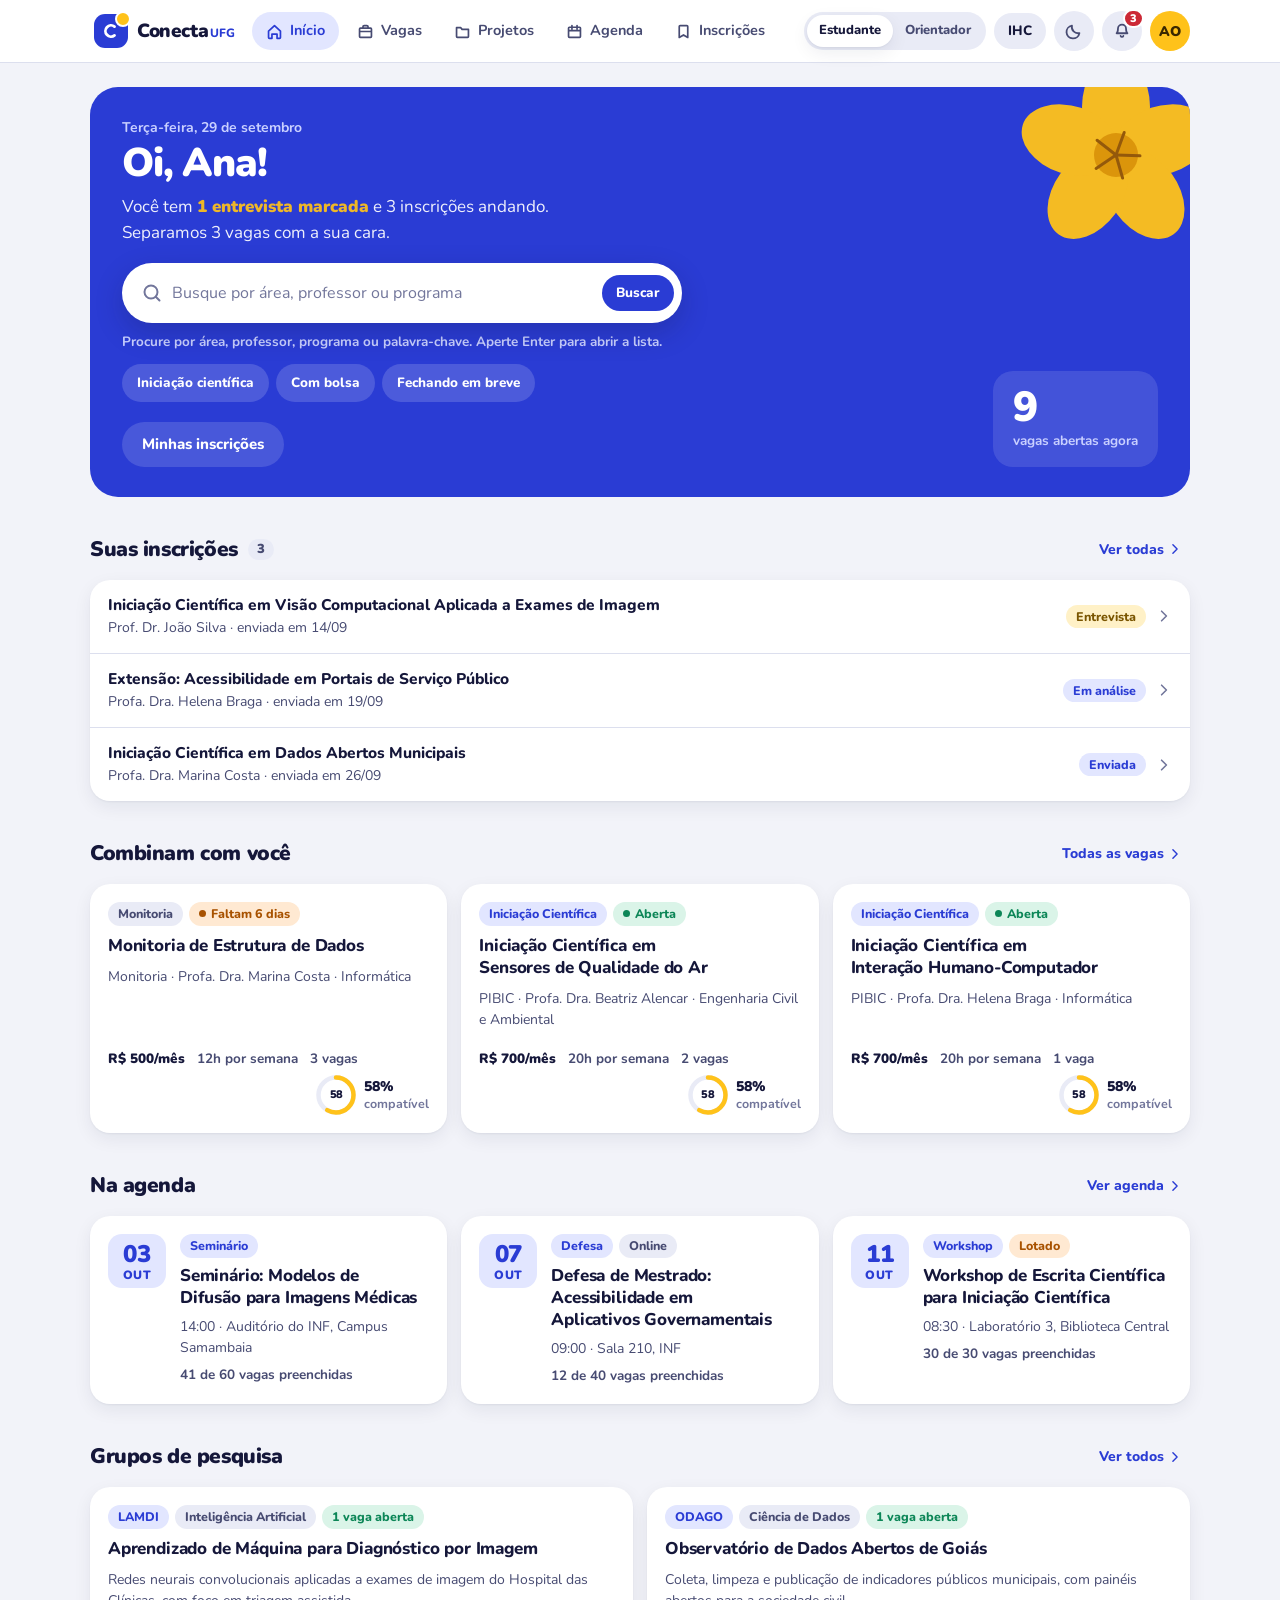
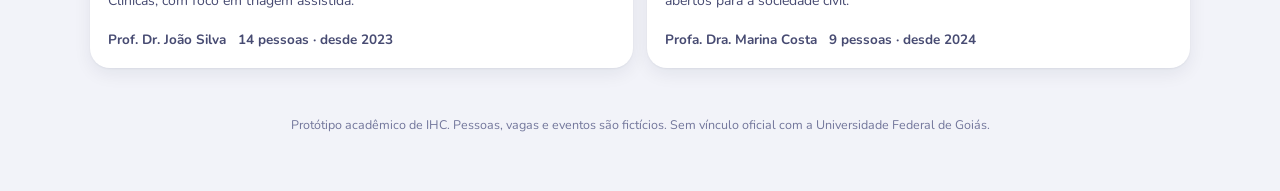
==== commit c0f659c6: "Padroniza o vocabulario do produto A secao 8.6 passa a contrastar o vocabulario academico com a ling" ====
--- a/docs/index.html
+++ b/docs/index.html
@@ -892,7 +892,7 @@
  /* ---------- perfil ---------- */
  {n:20,cat:'Princípio (Silva e Barbosa)',nome:'Correspondência com as expectativas dos usuários',
   rota:'perfil',sel:'.tags',i:0,
-  tx:'O índice de desempenho aparece como média global, que é o termo que a UFG usa, e não como IRA ou CR. Falar a língua da instituição evita que o estudante precise traduzir.'},
+  tx:'O índice de desempenho aparece como média global, que é como ele figura no histórico escolar. Falar a língua da instituição evita que o estudante precise traduzir.'},
 
  /* ---------- formulário de nova vaga ---------- */
  {n:21,cat:'Princípio (Silva e Barbosa)',nome:'Projeto para erros',
@@ -1243,7 +1243,7 @@
     '<div style="min-width:0;flex:1"><h1>'+esc(e.nome)+'</h1>'+
       '<div class="cur">'+esc(e.curso)+' · '+e.periodo+'º período</div>'+
       '<div class="ins">'+esc(INST[e.inst])+'</div>'+
-      '<div class="tags"><span class="chip m" title="Média global: média das notas ponderada pela carga horária de cada disciplina, como a UFG calcula.">Média global '+fmt1(e.mg)+'</span>'+
+      '<div class="tags"><span class="chip m" title="Média global: média das notas ponderada pela carga horária de cada disciplina.">Média global '+fmt1(e.mg)+'</span>'+
         '<span class="chip v">'+ico('chek',13)+' Lattes verificado</span>'+
         '<span class="chip">'+esc(e.disp)+'</span></div></div>'+
     '<button class="btn" data-ac="editarPerfil">Editar perfil</button></div>'+
@@ -1470,7 +1470,7 @@
     corpo=campo('cursos',inp('cursos','text','placeholder="Ciência da Computação, Engenharia de Software"'),'Separe por vírgula.')+
       '<div class="dupla">'+campo('perMin',inp('perMin','number','min="1" max="12" step="1" placeholder="4"'))+
       campo('mgMin',inp('mgMin','number','min="0" max="10" step="0.1" placeholder="7,5"'),
-        'De 0 a 10. Na UFG a média global pondera cada nota pela carga horária da disciplina.')+'</div>'+
+        'De 0 a 10. A média global pondera cada nota pela carga horária da disciplina.')+'</div>'+
       campo('conhec',inp('conhec','text','placeholder="Python, Aprendizado de máquina, Álgebra linear"'),
         'Separe por vírgula. Não impede a inscrição, só entra no cálculo de compatibilidade.');
   } else if(p===2){
@@ -1789,7 +1789,6 @@
   $('#raiz').innerHTML=barraHTML()+faixaAnotHTML()+
     '<main class="folha" id="conteudo" tabindex="-1">'+corpoDaRota()+
       '<p class="rodape">Protótipo acadêmico de IHC. Pessoas, vagas e eventos são fictícios. '+
-      'Os programas, as siglas e a média global seguem a nomenclatura da UFG. '+
       'Sem vínculo oficial com a Universidade Federal de Goiás.</p></main>'+
     mobNavHTML()+montarDrawer();
   if(S.drawer){const d=$('#drawer');if(d){const f=d.querySelector('button,select,a,input');if(f)f.focus();}}
@@ -1825,8 +1824,8 @@
     m.dataset.ac='verAnot'; m.dataset.n=a.n;
     m.textContent=a.n;
     m.setAttribute('aria-label','Anotação '+a.n+': '+a.nome+'. '+a.cat+'.');
-    m.style.left=(r.left+window.scrollX-13)+'px';
-    m.style.top=(r.top+window.scrollY-13)+'px';
+    m.style.left=Math.max(3,r.left+window.scrollX-13)+'px';
+    m.style.top=Math.max(3,r.top+window.scrollY-13)+'px';
     camada.appendChild(m);
   });
 }
